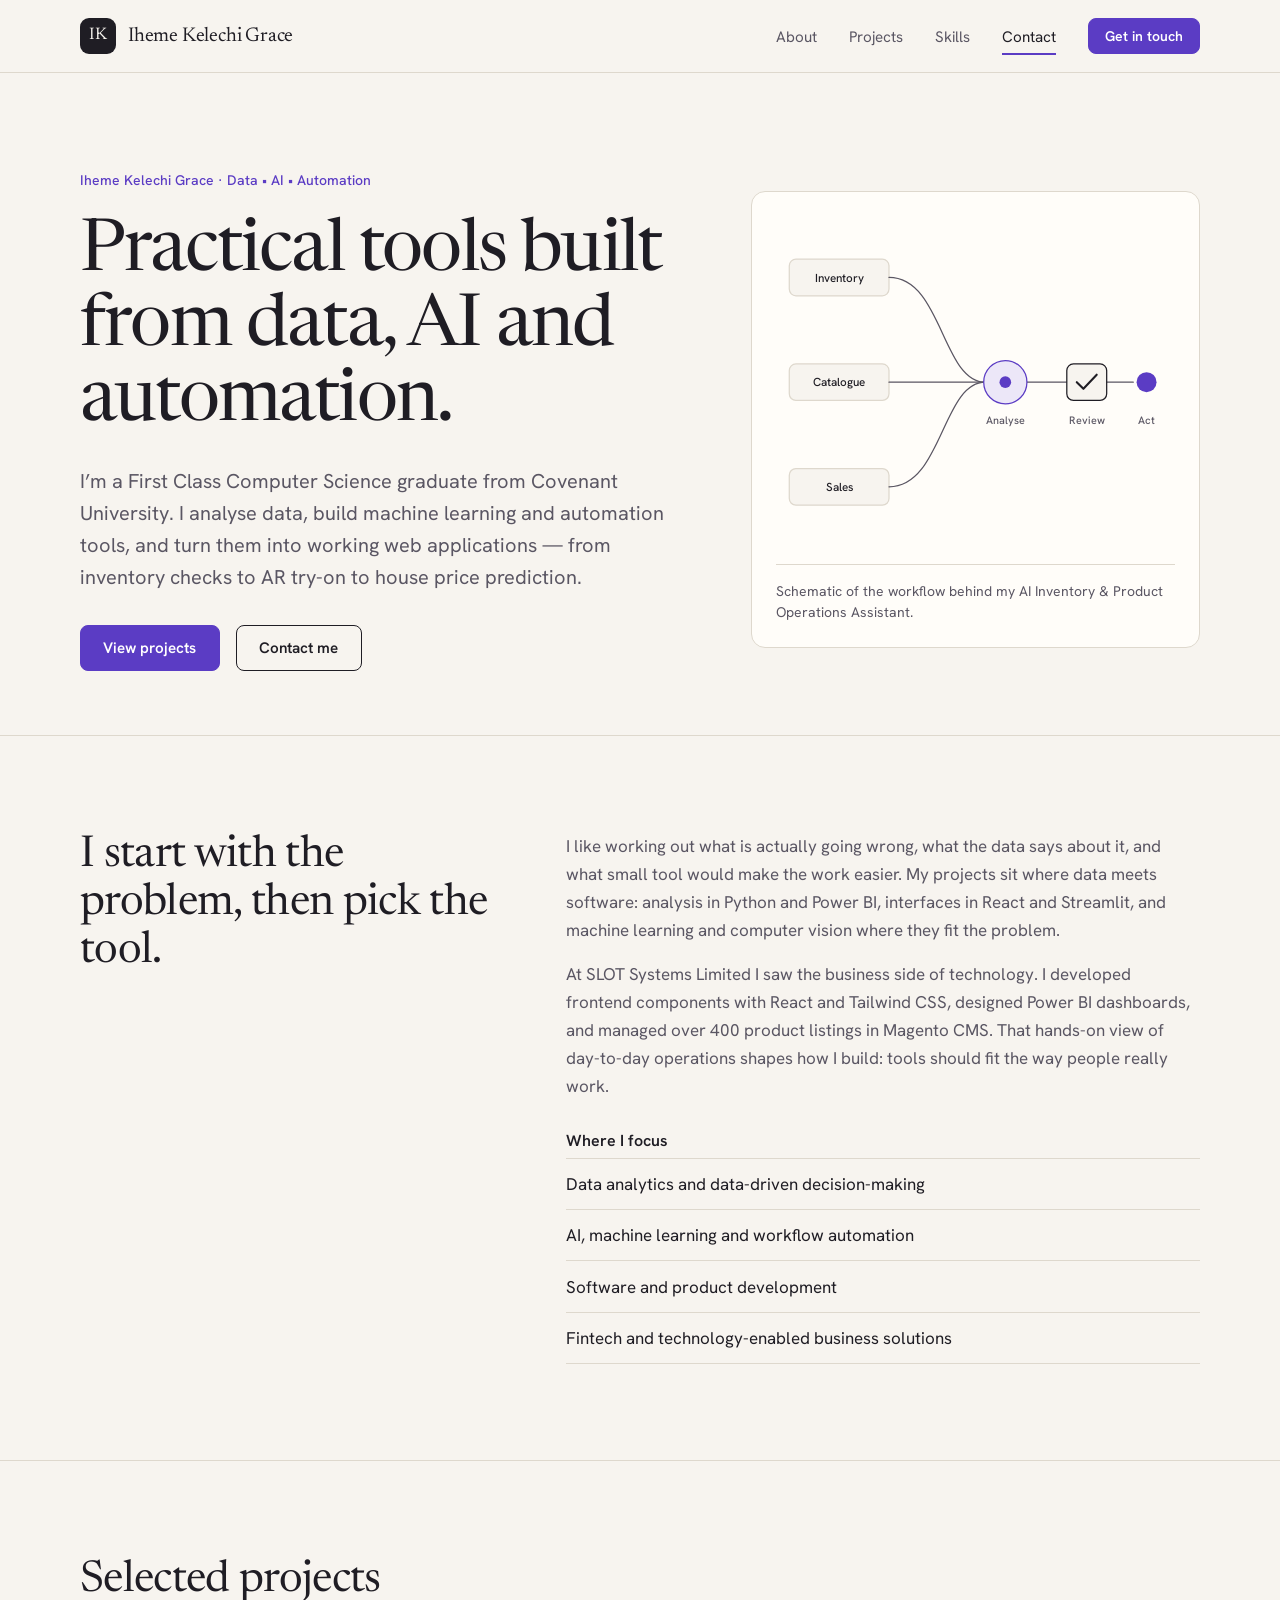
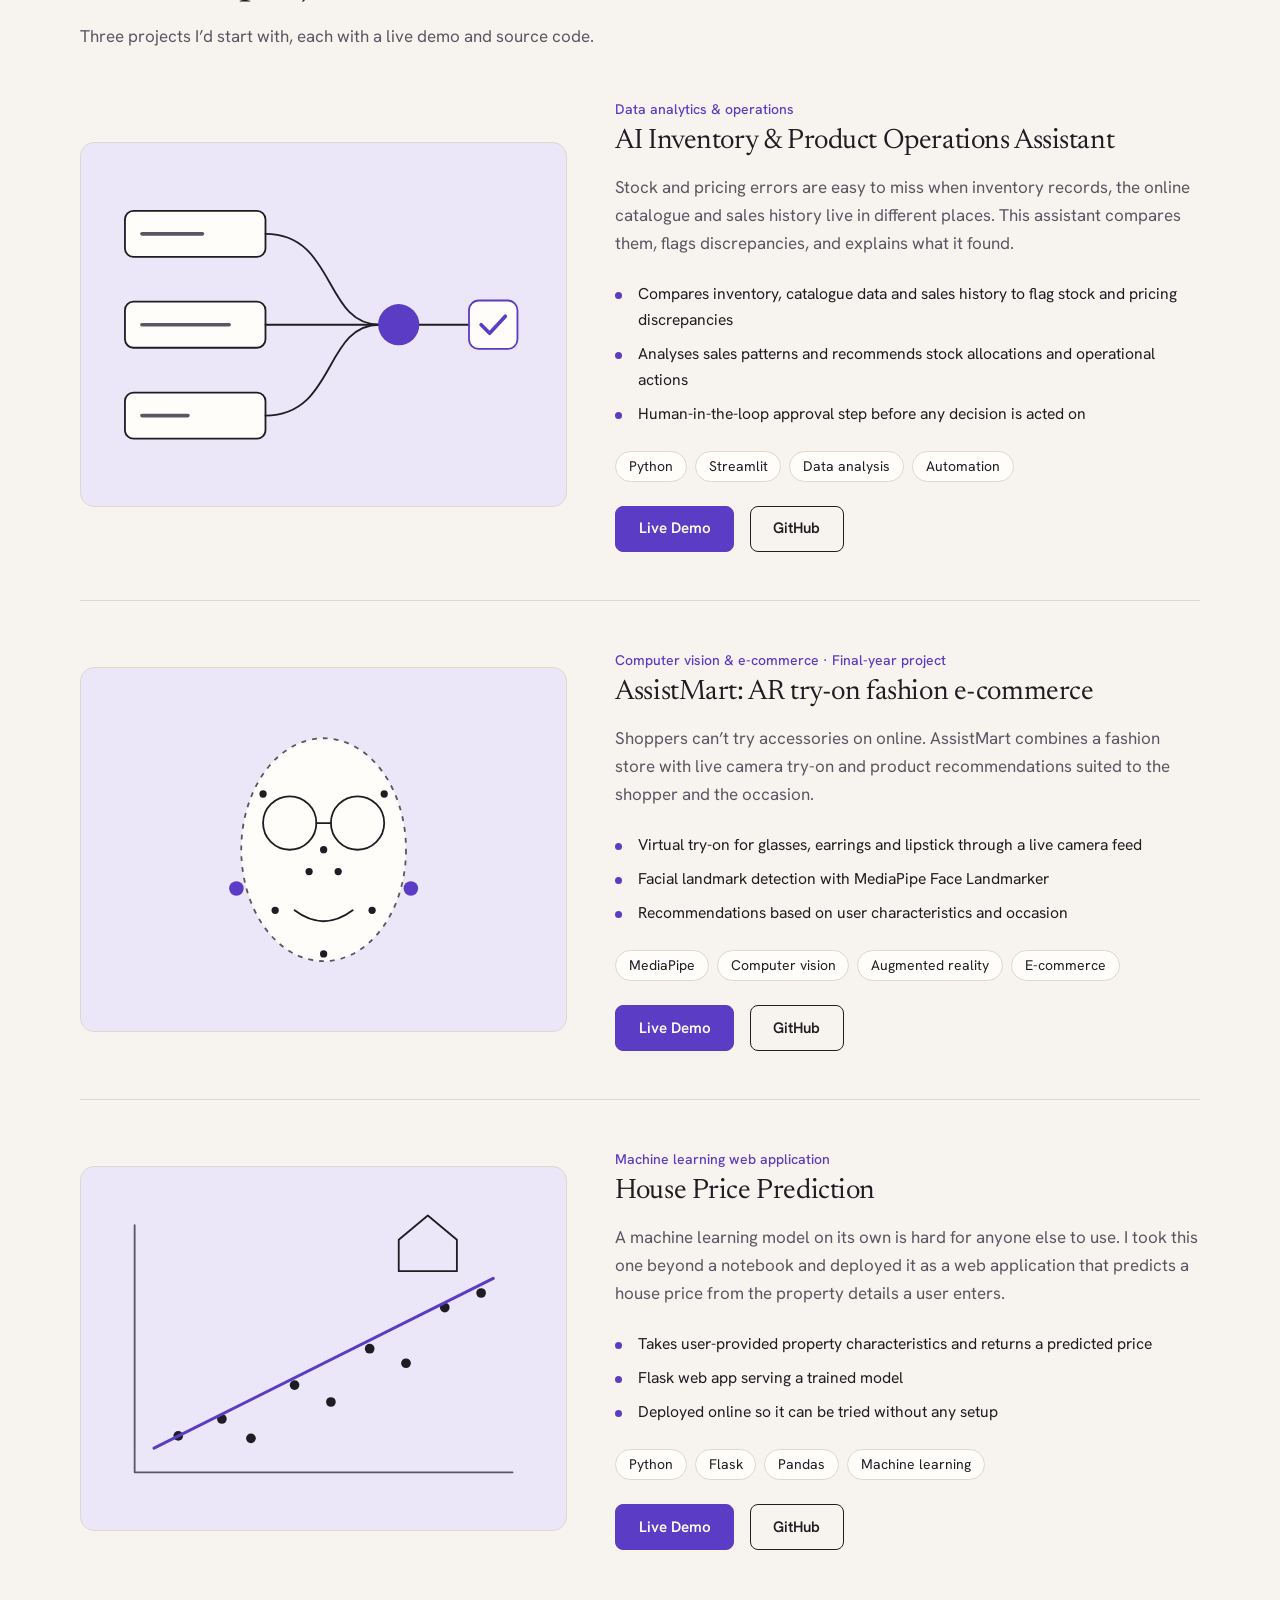
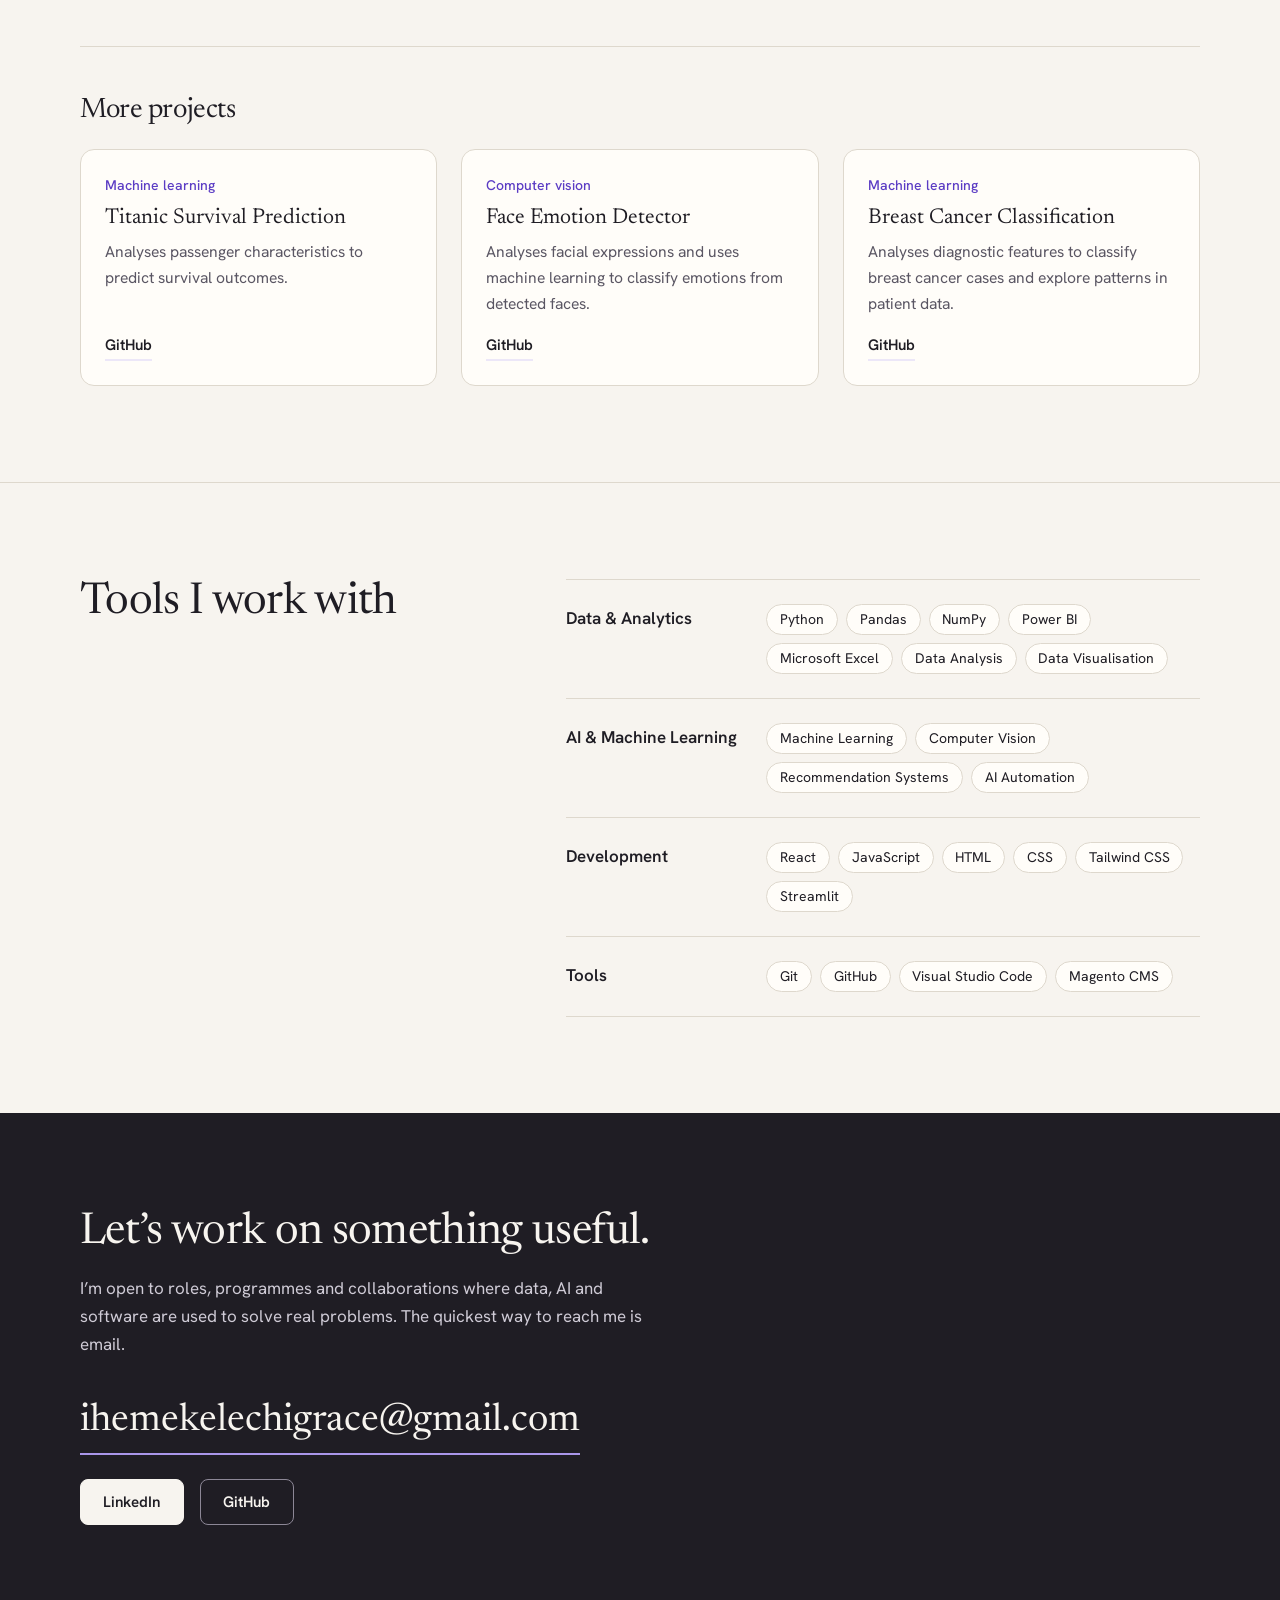
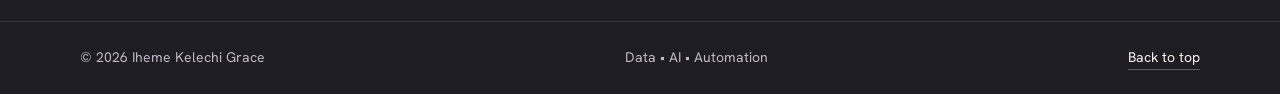
==== index.html @ 92c22395 "Update" ====
<!DOCTYPE html>
<html lang="en">
<head>
    <meta charset="UTF-8">
    <meta name="viewport" content="width=device-width, initial-scale=1.0">
    <script>document.documentElement.classList.add("js");</script>

    <title>Iheme Kelechi Grace | Data, AI &amp; Automation</title>
    <meta name="description" content="Iheme Kelechi Grace is a First Class Computer Science graduate from Covenant University building practical data, AI and automation tools. Portfolio of projects, skills and contact details.">
    <meta name="author" content="Iheme Kelechi Grace">
    <meta name="theme-color" content="#F7F4EF">
    <link rel="canonical" href="https://kelechi-portfolio-pi.vercel.app/">

    <!-- Social sharing -->
    <meta property="og:type" content="website">
    <meta property="og:title" content="Iheme Kelechi Grace | Data, AI &amp; Automation">
    <meta property="og:description" content="Practical tools built from data, AI and automation. Projects in inventory analytics, AR try-on e-commerce and machine learning web apps.">
    <meta property="og:url" content="https://kelechi-portfolio-pi.vercel.app/">
    <meta name="twitter:card" content="summary">
    <meta name="twitter:title" content="Iheme Kelechi Grace | Data, AI &amp; Automation">
    <meta name="twitter:description" content="Practical tools built from data, AI and automation.">

    <link rel="icon" href="data:image/svg+xml,%3Csvg xmlns='http://www.w3.org/2000/svg' viewBox='0 0 64 64'%3E%3Crect width='64' height='64' rx='14' fill='%231F1D24'/%3E%3Ctext x='32' y='42' font-family='Georgia,serif' font-size='28' text-anchor='middle' fill='%23F7F4EF'%3EIK%3C/text%3E%3C/svg%3E">

    <link rel="preconnect" href="https://fonts.googleapis.com">
    <link rel="preconnect" href="https://fonts.gstatic.com" crossorigin>
    <link rel="stylesheet" href="https://fonts.googleapis.com/css2?family=Hanken+Grotesk:wght@400;500;600&family=Newsreader:opsz,wght@6..72,400;6..72,500&display=swap">
    <link rel="stylesheet" href="style.css">
</head>

<body>
    <a class="skip-link" href="#main">Skip to content</a>

    <!-- NAVIGATION -->
    <header class="site-header">
        <div class="wrap header-inner">
            <a href="#top" class="brand" aria-label="Iheme Kelechi Grace, back to top">
                <span class="brand-mark" aria-hidden="true">IK</span>
                <span class="brand-name">Iheme Kelechi Grace</span>
            </a>

            <button class="nav-toggle" type="button" aria-expanded="false" aria-controls="site-nav">
                <span class="nav-toggle-label">Menu</span>
                <span class="nav-toggle-bars" aria-hidden="true"></span>
            </button>

            <nav id="site-nav" class="site-nav" aria-label="Primary">
                <ul>
                    <li><a href="#about">About</a></li>
                    <li><a href="#projects">Projects</a></li>
                    <li><a href="#skills">Skills</a></li>
                    <li><a href="#contact">Contact</a></li>
                </ul>
                <a href="#contact" class="btn btn-small">Get in touch</a>
            </nav>
        </div>
    </header>

    <main id="main">

        <!-- HERO -->
        <section class="hero" id="top" aria-labelledby="hero-title">
            <div class="wrap hero-grid">
                <div class="hero-text">
                    <p class="hero-kicker">Iheme Kelechi Grace &middot; Data &bull; AI &bull; Automation</p>
                    <h1 id="hero-title">Practical tools built from data, AI and automation.</h1>
                    <p class="hero-lead">
                        I&rsquo;m a First Class Computer Science graduate from Covenant University.
                        I analyse data, build machine learning and automation tools, and turn them
                        into working web applications &mdash; from inventory checks to AR try-on
                        to house price prediction.
                    </p>
                    <div class="hero-actions">
                        <a href="#projects" class="btn">View projects</a>
                        <a href="#contact" class="btn btn-ghost">Contact me</a>
                    </div>
                </div>

                <figure class="hero-visual">
                    <svg viewBox="0 0 480 400" role="img" aria-labelledby="flow-title flow-desc">
                        <title id="flow-title">Workflow schematic</title>
                        <desc id="flow-desc">Three data sources feed an analysis step, which leads to a human review and then an action.</desc>

                        <!-- sources -->
                        <g class="v-box">
                            <rect x="16" y="52" width="120" height="44" rx="8"/>
                            <rect x="16" y="178" width="120" height="44" rx="8"/>
                            <rect x="16" y="304" width="120" height="44" rx="8"/>
                        </g>
                        <g class="v-text">
                            <text x="76" y="79" text-anchor="middle">Inventory</text>
                            <text x="76" y="205" text-anchor="middle">Catalogue</text>
                            <text x="76" y="331" text-anchor="middle">Sales</text>
                        </g>

                        <!-- connectors -->
                        <g class="v-line">
                            <path pathLength="1" d="M136 74 C200 74 200 200 252 200"/>
                            <path pathLength="1" d="M136 200 L252 200"/>
                            <path pathLength="1" d="M136 326 C200 326 200 200 252 200"/>
                            <path pathLength="1" d="M300 200 L350 200"/>
                            <path pathLength="1" d="M398 200 L430 200"/>
                        </g>

                        <!-- analysis node -->
                        <circle class="v-node" cx="276" cy="200" r="26"/>
                        <circle class="v-dot" cx="276" cy="200" r="7"/>
                        <text class="v-cap" x="276" y="250" text-anchor="middle">Analyse</text>

                        <!-- review -->
                        <rect class="v-review" x="350" y="178" width="48" height="44" rx="8"/>
                        <path class="v-check" d="M362 200 l8 8 l16 -17"/>
                        <text class="v-cap" x="374" y="250" text-anchor="middle">Review</text>

                        <!-- action -->
                        <circle class="v-out" cx="446" cy="200" r="12"/>
                        <text class="v-cap" x="446" y="250" text-anchor="middle">Act</text>
                    </svg>
                    <figcaption>Schematic of the workflow behind my AI Inventory &amp; Product Operations Assistant.</figcaption>
                </figure>
            </div>
        </section>

        <!-- ABOUT -->
        <section id="about" class="section" aria-labelledby="about-title">
            <div class="wrap split">
                <div class="split-head">
                    <h2 id="about-title">I start with the problem, then pick the tool.</h2>
                </div>

                <div class="split-body prose">
                    <p>
                        I like working out what is actually going wrong, what the data says about it,
                        and what small tool would make the work easier. My projects sit where data
                        meets software: analysis in Python and Power BI, interfaces in React and
                        Streamlit, and machine learning and computer vision where they fit the problem.
                    </p>
                    <p>
                        At SLOT Systems Limited I saw the business side of technology. I developed
                        frontend components with React and Tailwind CSS, designed Power BI dashboards,
                        and managed over 400 product listings in Magento CMS. That hands-on view of
                        day-to-day operations shapes how I build: tools should fit the way people
                        really work.
                    </p>

                    <h3 class="mini-title">Where I focus</h3>
                    <ul class="focus-list">
                        <li>Data analytics and data-driven decision-making</li>
                        <li>AI, machine learning and workflow automation</li>
                        <li>Software and product development</li>
                        <li>Fintech and technology-enabled business solutions</li>
                    </ul>
                </div>
            </div>
        </section>

        <!-- PROJECTS -->
        <section id="projects" class="section" aria-labelledby="projects-title">
            <div class="wrap">
                <div class="section-head">
                    <h2 id="projects-title">Selected projects</h2>
                    <p>Three projects I&rsquo;d start with, each with a live demo and source code.</p>
                </div>

                <!-- Project A -->
                <article class="project">
                    <div class="thumb">
                        <!-- Replace this SVG with: <img src="images/ai-inventory-assistant.png" alt="Screenshot of the AI Inventory &amp; Product Operations Assistant" loading="lazy"> -->
                        <svg viewBox="0 0 400 300" aria-hidden="true">
                            <g class="t-box">
                                <rect x="36" y="56" width="116" height="38" rx="7"/>
                                <rect x="36" y="131" width="116" height="38" rx="7"/>
                                <rect x="36" y="206" width="116" height="38" rx="7"/>
                            </g>
                            <g class="t-bars">
                                <path d="M50 75h50M50 150h72M50 225h38"/>
                            </g>
                            <g class="t-line">
                                <path d="M152 75C210 75 200 150 246 150"/>
                                <path d="M152 150h94"/>
                                <path d="M152 225C210 225 200 150 246 150"/>
                                <path d="M278 150h42"/>
                            </g>
                            <circle class="t-node" cx="262" cy="150" r="17"/>
                            <rect class="t-box t-accent" x="320" y="130" width="40" height="40" rx="8"/>
                            <path class="t-check" d="M330 150l7 7 13-14"/>
                        </svg>
                    </div>

                    <div class="project-body">
                        <p class="project-type">Data analytics &amp; operations</p>
                        <h3>AI Inventory &amp; Product Operations Assistant</h3>
                        <p>
                            Stock and pricing errors are easy to miss when inventory records, the online
                            catalogue and sales history live in different places. This assistant compares
                            them, flags discrepancies, and explains what it found.
                        </p>
                        <ul class="capabilities">
                            <li>Compares inventory, catalogue data and sales history to flag stock and pricing discrepancies</li>
                            <li>Analyses sales patterns and recommends stock allocations and operational actions</li>
                            <li>Human-in-the-loop approval step before any decision is acted on</li>
                        </ul>
                        <ul class="tags" aria-label="Technologies">
                            <li>Python</li><li>Streamlit</li><li>Data analysis</li><li>Automation</li>
                        </ul>
                        <div class="project-links">
                            <a class="btn" href="https://ai-inventory-appuct-operations-assistant-akbqxj42rsnvy8feunlh3.streamlit.app/" target="_blank" rel="noopener noreferrer">Live Demo<span class="sr-only"> of AI Inventory &amp; Product Operations Assistant (opens in new tab)</span></a>
                            <a class="btn btn-ghost" href="https://github.com/KelechiGrace7/ai-inventory-product-operations-assistant" target="_blank" rel="noopener noreferrer">GitHub<span class="sr-only"> repository for AI Inventory &amp; Product Operations Assistant (opens in new tab)</span></a>
                        </div>
                    </div>
                </article>

                <!-- Project B -->
                <article class="project">
                    <div class="thumb">
                        <!-- Replace this SVG with: <img src="images/assistmart.png" alt="Screenshot of the AssistMart try-on experience" loading="lazy"> -->
                        <svg viewBox="0 0 400 300" aria-hidden="true">
                            <ellipse class="t-outline" cx="200" cy="150" rx="68" ry="92"/>
                            <g class="t-line">
                                <circle cx="172" cy="128" r="22"/>
                                <circle cx="228" cy="128" r="22"/>
                                <path d="M194 128h12"/>
                                <path d="M176 200q24 18 48 0"/>
                            </g>
                            <g class="t-dots">
                                <circle cx="150" cy="104" r="3"/><circle cx="250" cy="104" r="3"/>
                                <circle cx="200" cy="150" r="3"/><circle cx="188" cy="168" r="3"/>
                                <circle cx="212" cy="168" r="3"/><circle cx="160" cy="200" r="3"/>
                                <circle cx="240" cy="200" r="3"/><circle cx="200" cy="236" r="3"/>
                            </g>
                            <circle class="t-accent-fill" cx="128" cy="182" r="6"/>
                            <circle class="t-accent-fill" cx="272" cy="182" r="6"/>
                        </svg>
                    </div>

                    <div class="project-body">
                        <p class="project-type">Computer vision &amp; e-commerce &middot; Final-year project</p>
                        <h3>AssistMart: AR try-on fashion e-commerce</h3>
                        <p>
                            Shoppers can&rsquo;t try accessories on online. AssistMart combines a fashion
                            store with live camera try-on and product recommendations suited to the
                            shopper and the occasion.
                        </p>
                        <ul class="capabilities">
                            <li>Virtual try-on for glasses, earrings and lipstick through a live camera feed</li>
                            <li>Facial landmark detection with MediaPipe Face Landmarker</li>
                            <li>Recommendations based on user characteristics and occasion</li>
                        </ul>
                        <ul class="tags" aria-label="Technologies">
                            <li>MediaPipe</li><li>Computer vision</li><li>Augmented reality</li><li>E-commerce</li>
                        </ul>
                        <div class="project-links">
                            <a class="btn" href="https://assistmartplatform.vercel.app/" target="_blank" rel="noopener noreferrer">Live Demo<span class="sr-only"> of AssistMart (opens in new tab)</span></a>
                            <a class="btn btn-ghost" href="https://github.com/KelechiGrace7/AssistMart" target="_blank" rel="noopener noreferrer">GitHub<span class="sr-only"> repository for AssistMart (opens in new tab)</span></a>
                        </div>
                    </div>
                </article>

                <!-- Project C -->
                <article class="project">
                    <div class="thumb">
                        <!-- Replace this SVG with: <img src="images/house-price-prediction.png" alt="Screenshot of the House Price Prediction web app" loading="lazy"> -->
                        <svg viewBox="0 0 400 300" aria-hidden="true">
                            <path class="t-axis" d="M44 252h312M44 252V48"/>
                            <g class="t-dots">
                                <circle cx="80" cy="222" r="4"/><circle cx="116" cy="208" r="4"/>
                                <circle cx="140" cy="224" r="4"/><circle cx="176" cy="180" r="4"/>
                                <circle cx="206" cy="194" r="4"/><circle cx="238" cy="150" r="4"/>
                                <circle cx="268" cy="162" r="4"/><circle cx="300" cy="116" r="4"/>
                                <circle cx="330" cy="104" r="4"/>
                            </g>
                            <path class="t-accent-line" d="M60 232L340 92"/>
                            <path class="t-line" d="M262 60l24-20 24 20v26h-48z"/>
                        </svg>
                    </div>

                    <div class="project-body">
                        <p class="project-type">Machine learning web application</p>
                        <h3>House Price Prediction</h3>
                        <p>
                            A machine learning model on its own is hard for anyone else to use. I took
                            this one beyond a notebook and deployed it as a web application that predicts
                            a house price from the property details a user enters.
                        </p>
                        <ul class="capabilities">
                            <li>Takes user-provided property characteristics and returns a predicted price</li>
                            <li>Flask web app serving a trained model</li>
                            <li>Deployed online so it can be tried without any setup</li>
                        </ul>
                        <ul class="tags" aria-label="Technologies">
                            <li>Python</li><li>Flask</li><li>Pandas</li><li>Machine learning</li>
                        </ul>
                        <div class="project-links">
                            <a class="btn" href="https://house-price-prediction-eight-theta.vercel.app/predict" target="_blank" rel="noopener noreferrer">Live Demo<span class="sr-only"> of House Price Prediction (opens in new tab)</span></a>
                            <a class="btn btn-ghost" href="https://github.com/KelechiGrace7/House-Price-Prediction" target="_blank" rel="noopener noreferrer">GitHub<span class="sr-only"> repository for House Price Prediction (opens in new tab)</span></a>
                        </div>
                    </div>
                </article>

                <!-- More projects -->
                <div class="more">
                    <h3 class="more-title">More projects</h3>
                    <ul class="more-grid">
                        <li class="more-card">
                            <p class="project-type">Machine learning</p>
                            <h4>Titanic Survival Prediction</h4>
                            <p>Analyses passenger characteristics to predict survival outcomes.</p>
                            <a class="text-link" href="https://github.com/KelechiGrace7/Titanic-Survival-Prediction" target="_blank" rel="noopener noreferrer">GitHub<span class="sr-only"> repository for Titanic Survival Prediction (opens in new tab)</span></a>
                        </li>
                        <li class="more-card">
                            <p class="project-type">Computer vision</p>
                            <h4>Face Emotion Detector</h4>
                            <p>Analyses facial expressions and uses machine learning to classify emotions from detected faces.</p>
                            <a class="text-link" href="https://github.com/KelechiGrace7/FaceEmotionDetector" target="_blank" rel="noopener noreferrer">GitHub<span class="sr-only"> repository for Face Emotion Detector (opens in new tab)</span></a>
                        </li>
                        <li class="more-card">
                            <p class="project-type">Machine learning</p>
                            <h4>Breast Cancer Classification</h4>
                            <p>Analyses diagnostic features to classify breast cancer cases and explore patterns in patient data.</p>
                            <a class="text-link" href="https://github.com/KelechiGrace7/Breast-Cancer-Classification" target="_blank" rel="noopener noreferrer">GitHub<span class="sr-only"> repository for Breast Cancer Classification (opens in new tab)</span></a>
                        </li>
                    </ul>
                </div>
            </div>
        </section>

        <!-- SKILLS -->
        <section id="skills" class="section" aria-labelledby="skills-title">
            <div class="wrap split">
                <div class="split-head">
                    <h2 id="skills-title">Tools I work with</h2>
                </div>

                <dl class="skill-groups">
                    <div class="skill-group">
                        <dt>Data &amp; Analytics</dt>
                        <dd>
                            <ul class="tags">
                                <li>Python</li><li>Pandas</li><li>NumPy</li><li>Power BI</li>
                                <li>Microsoft Excel</li><li>Data Analysis</li><li>Data Visualisation</li>
                            </ul>
                        </dd>
                    </div>
                    <div class="skill-group">
                        <dt>AI &amp; Machine Learning</dt>
                        <dd>
                            <ul class="tags">
                                <li>Machine Learning</li><li>Computer Vision</li>
                                <li>Recommendation Systems</li><li>AI Automation</li>
                            </ul>
                        </dd>
                    </div>
                    <div class="skill-group">
                        <dt>Development</dt>
                        <dd>
                            <ul class="tags">
                                <li>React</li><li>JavaScript</li><li>HTML</li><li>CSS</li>
                                <li>Tailwind CSS</li><li>Streamlit</li>
                            </ul>
                        </dd>
                    </div>
                    <div class="skill-group">
                        <dt>Tools</dt>
                        <dd>
                            <ul class="tags">
                                <li>Git</li><li>GitHub</li><li>Visual Studio Code</li><li>Magento CMS</li>
                            </ul>
                        </dd>
                    </div>
                </dl>
            </div>
        </section>

        <!-- CONTACT -->
        <section id="contact" class="section contact" aria-labelledby="contact-title">
            <div class="wrap">
                <h2 id="contact-title">Let&rsquo;s work on something useful.</h2>
                <p class="contact-lead">
                    I&rsquo;m open to roles, programmes and collaborations where data, AI and
                    software are used to solve real problems. The quickest way to reach me is email.
                </p>
                <a class="contact-email" href="mailto:ihemekelechigrace@gmail.com">ihemekelechigrace@gmail.com</a>
                <div class="contact-links">
                    <a class="btn" href="https://www.linkedin.com/in/kelechi-iheme-699652298/" target="_blank" rel="noopener noreferrer">LinkedIn<span class="sr-only"> (opens in new tab)</span></a>
                    <a class="btn btn-ghost" href="https://github.com/KelechiGrace7/" target="_blank" rel="noopener noreferrer">GitHub<span class="sr-only"> (opens in new tab)</span></a>
                </div>
            </div>
        </section>
    </main>

    <!-- FOOTER -->
    <footer class="site-footer">
        <div class="wrap footer-inner">
            <p>&copy; 2026 Iheme Kelechi Grace</p>
            <p>Data &bull; AI &bull; Automation</p>
            <a href="#top">Back to top</a>
        </div>
    </footer>

    <script src="script.js" defer></script>
</body>
</html>
---- style.css ----
/* =========================================
   DESIGN TOKENS
========================================= */

:root {
    /* Colour */
    --paper: #F7F4EF;
    --surface: #FFFDF9;
    --ink: #1F1D24;
    --ink-soft: #5A5663;
    --line: #DED8CD;
    --accent: #5B3CC4;
    --accent-hover: #472CA3;
    --accent-tint: #ECE7F8;

    /* Type */
    --font-display: "Newsreader", Georgia, "Times New Roman", serif;
    --font-body: "Hanken Grotesk", system-ui, -apple-system, "Segoe UI", Arial, sans-serif;

    --text-sm: 0.875rem;
    --text-base: 1.0625rem;
    --text-lg: 1.25rem;
    --h3: 1.75rem;
    --h2: clamp(1.9rem, 3.6vw, 2.75rem);
    --h1: clamp(2.6rem, 6vw, 4.5rem);

    /* Spacing (8px base) */
    --s-1: 0.5rem;
    --s-2: 1rem;
    --s-3: 1.5rem;
    --s-4: 2rem;
    --s-5: 3rem;
    --s-6: 4rem;
    --s-7: 6rem;
    --s-8: 8rem;

    /* Shape */
    --radius-s: 8px;
    --radius-m: 14px;
    --radius-pill: 999px;

    --gutter: clamp(1.25rem, 5vw, 2.5rem);
    --header-h: 72px;
}

/* =========================================
   RESET & BASE
========================================= */

*,
*::before,
*::after { box-sizing: border-box; }

* { margin: 0; }

html {
    scroll-behavior: smooth;
    scroll-padding-top: calc(var(--header-h) + var(--s-2));
    -webkit-text-size-adjust: 100%;
}

body {
    font-family: var(--font-body);
    font-size: var(--text-base);
    line-height: 1.65;
    color: var(--ink);
    background: var(--paper);
    -webkit-font-smoothing: antialiased;
}

ul { list-style: none; padding: 0; }
a { color: inherit; text-decoration: none; }
svg { display: block; max-width: 100%; }

h1, h2, h3 {
    font-family: var(--font-display);
    font-weight: 400;
    line-height: 1.1;
    letter-spacing: -0.015em;
}

:focus-visible {
    outline: 3px solid var(--accent);
    outline-offset: 3px;
    border-radius: 4px;
}

.wrap {
    width: min(1120px, 100% - (var(--gutter) * 2));
    margin-inline: auto;
}

.sr-only {
    position: absolute;
    width: 1px;
    height: 1px;
    overflow: hidden;
    clip: rect(0 0 0 0);
    white-space: nowrap;
}

.skip-link {
    position: absolute;
    left: var(--s-2);
    top: -100px;
    z-index: 200;
    padding: var(--s-1) var(--s-2);
    background: var(--ink);
    color: var(--paper);
    border-radius: var(--radius-s);
}
.skip-link:focus { top: var(--s-1); }

/* =========================================
   BUTTONS & LINKS
========================================= */

.btn {
    display: inline-flex;
    align-items: center;
    justify-content: center;
    padding: 0.8rem 1.4rem;
    border: 1px solid var(--accent);
    border-radius: var(--radius-s);
    background: var(--accent);
    color: #fff;
    font-size: 0.95rem;
    font-weight: 600;
    line-height: 1.2;
    transition: background-color 0.2s ease, border-color 0.2s ease, color 0.2s ease;
}
.btn:hover { background: var(--accent-hover); border-color: var(--accent-hover); }

.btn-ghost {
    background: transparent;
    color: var(--ink);
    border-color: var(--ink);
}
.btn-ghost:hover { background: var(--ink); border-color: var(--ink); color: var(--paper); }

.btn-small { padding: 0.55rem 1rem; font-size: var(--text-sm); }

.text-link {
    font-weight: 600;
    font-size: 0.95rem;
    border-bottom: 2px solid var(--accent-tint);
    padding-bottom: 1px;
    transition: border-color 0.2s ease;
}
.text-link:hover { border-color: var(--accent); }

/* =========================================
   HEADER & NAVIGATION
========================================= */

.site-header {
    position: sticky;
    top: 0;
    z-index: 100;
    background: var(--paper);
    border-bottom: 1px solid var(--line);
}

.header-inner {
    height: var(--header-h);
    display: flex;
    align-items: center;
    justify-content: space-between;
    gap: var(--s-3);
}

.brand { display: inline-flex; align-items: center; gap: 0.75rem; }

.brand-mark {
    display: grid;
    place-items: center;
    width: 36px;
    height: 36px;
    border-radius: 9px;
    background: var(--ink);
    color: var(--paper);
    font-family: var(--font-display);
    font-size: 1.05rem;
    letter-spacing: 0.02em;
}

.brand-name {
    font-family: var(--font-display);
    font-size: 1.25rem;
    letter-spacing: -0.01em;
}

.site-nav { display: flex; align-items: center; gap: var(--s-4); }
.site-nav ul { display: flex; gap: var(--s-4); }

.site-nav ul a {
    position: relative;
    font-size: 0.95rem;
    color: var(--ink-soft);
    padding: 0.25rem 0;
    transition: color 0.2s ease;
}
.site-nav ul a:hover,
.site-nav ul a[aria-current="true"] { color: var(--ink); }
.site-nav ul a[aria-current="true"]::after {
    content: "";
    position: absolute;
    left: 0; right: 0; bottom: -4px;
    height: 2px;
    background: var(--accent);
}

.nav-toggle { display: none; }

/* =========================================
   HERO
========================================= */

.hero { padding: var(--s-7) 0 var(--s-6); }

.hero-grid {
    display: grid;
    grid-template-columns: 1.15fr 0.85fr;
    gap: var(--s-6);
    align-items: center;
}

.hero-kicker {
    font-size: var(--text-sm);
    font-weight: 500;
    color: var(--accent);
    margin-bottom: var(--s-3);
}

.hero h1 {
    font-size: var(--h1);
    letter-spacing: -0.025em;
    line-height: 1.04;
    max-width: 14em;
    margin-bottom: var(--s-3);
}

.hero-lead {
    max-width: 34em;
    color: var(--ink-soft);
    font-size: var(--text-lg);
    line-height: 1.6;
    margin-bottom: var(--s-4);
}

.hero-actions { display: flex; flex-wrap: wrap; gap: var(--s-2); }

.hero-visual {
    background: var(--surface);
    border: 1px solid var(--line);
    border-radius: var(--radius-m);
    padding: var(--s-3);
}

.hero-visual figcaption {
    margin-top: var(--s-2);
    padding-top: var(--s-2);
    border-top: 1px solid var(--line);
    font-size: var(--text-sm);
    color: var(--ink-soft);
    line-height: 1.5;
}

/* Hero schematic */
.v-box rect { fill: var(--paper); stroke: var(--line); stroke-width: 1.5; }
.v-text text { font: 500 14px var(--font-body); fill: var(--ink); }
.v-cap { font: 500 13px var(--font-body); fill: var(--ink-soft); }
.v-line path { fill: none; stroke: var(--ink-soft); stroke-width: 1.5; stroke-linecap: round; }
.v-node { fill: var(--accent-tint); stroke: var(--accent); stroke-width: 1.5; }
.v-dot { fill: var(--accent); }
.v-review { fill: var(--paper); stroke: var(--ink); stroke-width: 1.5; }
.v-check { fill: none; stroke: var(--ink); stroke-width: 2.5; stroke-linecap: round; stroke-linejoin: round; }
.v-out { fill: var(--accent); }

/* One page-load moment: the connectors draw in once */
.v-line path {
    stroke-dasharray: 1;
    stroke-dashoffset: 1;
    animation: draw 1.4s ease-out 0.3s forwards;
}
.v-line path:nth-child(n+4) { animation-delay: 1.1s; }
@keyframes draw { to { stroke-dashoffset: 0; } }

/* =========================================
   SECTIONS
========================================= */

.section { padding: var(--s-7) 0; border-top: 1px solid var(--line); }

.section h2 { font-size: var(--h2); max-width: 16em; }

.split {
    display: grid;
    grid-template-columns: 0.8fr 1.2fr;
    gap: var(--s-6);
    align-items: start;
}

.section-head { margin-bottom: var(--s-5); max-width: 40rem; }
.section-head p { margin-top: var(--s-2); color: var(--ink-soft); }

.prose p { max-width: 38em; color: var(--ink-soft); }
.prose p + p { margin-top: var(--s-2); }

.mini-title {
    font-family: var(--font-body);
    font-size: 1rem;
    font-weight: 600;
    letter-spacing: 0;
    margin: var(--s-4) 0 var(--s-1);
}

.focus-list li {
    padding: 0.7rem 0;
    border-top: 1px solid var(--line);
    max-width: 38em;
}
.focus-list li:last-child { border-bottom: 1px solid var(--line); }

/* =========================================
   PROJECTS
========================================= */

.project {
    display: grid;
    grid-template-columns: 5fr 6fr;
    gap: var(--s-5);
    align-items: center;
    padding: var(--s-5) 0;
    border-top: 1px solid var(--line);
}
.project:first-of-type { border-top: 0; padding-top: 0; }

.thumb {
    aspect-ratio: 4 / 3;
    background: var(--accent-tint);
    border: 1px solid var(--line);
    border-radius: var(--radius-m);
    overflow: hidden;
}
.thumb svg, .thumb img { width: 100%; height: 100%; object-fit: cover; }

/* Thumbnail illustrations */
.t-box rect, rect.t-box { fill: var(--surface); stroke: var(--ink); stroke-width: 1.5; }
.t-bars path { stroke: var(--ink-soft); stroke-width: 3; stroke-linecap: round; fill: none; }
.t-line path, .t-line circle, path.t-line { fill: none; stroke: var(--ink); stroke-width: 1.5; stroke-linecap: round; stroke-linejoin: round; }
.t-node { fill: var(--accent); }
.t-accent { stroke: var(--accent) !important; }
.t-check { fill: none; stroke: var(--accent); stroke-width: 3; stroke-linecap: round; stroke-linejoin: round; }
.t-outline { fill: var(--surface); stroke: var(--ink-soft); stroke-width: 1.5; stroke-dasharray: 4 5; }
.t-dots circle { fill: var(--ink); }
.t-accent-fill { fill: var(--accent); }
.t-axis { fill: none; stroke: var(--ink-soft); stroke-width: 1.5; stroke-linecap: round; }
.t-accent-line { fill: none; stroke: var(--accent); stroke-width: 2.5; stroke-linecap: round; }

.project-type { font-size: var(--text-sm); font-weight: 500; color: var(--accent); }

.project-body h3 { font-size: var(--h3); margin: 0.35rem 0 var(--s-2); }
.project-body > p:not(.project-type) { color: var(--ink-soft); max-width: 36em; }

.capabilities { margin: var(--s-3) 0; }
.capabilities li {
    position: relative;
    padding-left: 1.4rem;
    margin-top: 0.5rem;
    font-size: 0.98rem;
    max-width: 36em;
}
.capabilities li::before {
    content: "";
    position: absolute;
    left: 0; top: 0.7em;
    width: 7px; height: 7px;
    border-radius: 50%;
    background: var(--accent);
}

.tags { display: flex; flex-wrap: wrap; gap: 0.5rem; }
.tags li {
    padding: 0.25rem 0.8rem;
    border: 1px solid var(--line);
    border-radius: var(--radius-pill);
    background: var(--surface);
    font-size: var(--text-sm);
    line-height: 1.5;
}

.project-links { display: flex; flex-wrap: wrap; gap: var(--s-2); margin-top: var(--s-3); }

/* More projects */
.more { margin-top: var(--s-5); padding-top: var(--s-5); border-top: 1px solid var(--line); }
.more-title { font-size: var(--h3); margin-bottom: var(--s-3); }

.more-grid {
    display: grid;
    grid-template-columns: repeat(3, 1fr);
    gap: var(--s-3);
}

.more-card {
    display: flex;
    flex-direction: column;
    align-items: flex-start;
    gap: 0.5rem;
    padding: var(--s-3);
    background: var(--surface);
    border: 1px solid var(--line);
    border-radius: var(--radius-m);
    transition: border-color 0.2s ease;
}
.more-card:hover { border-color: var(--accent); }
.more-card h4 { font-family: var(--font-display); font-size: 1.35rem; font-weight: 400; line-height: 1.2; }
.more-card p:not(.project-type) { color: var(--ink-soft); font-size: 0.98rem; flex: 1; }
.more-card .text-link { margin-top: var(--s-1); }

/* =========================================
   SKILLS
========================================= */

.skill-groups { border-top: 1px solid var(--line); }

.skill-group {
    display: grid;
    grid-template-columns: 11rem 1fr;
    gap: var(--s-3);
    padding: var(--s-3) 0;
    border-bottom: 1px solid var(--line);
}
.skill-group dt { font-weight: 600; }
.skill-group dd { margin: 0; }

/* =========================================
   CONTACT
========================================= */

.contact { background: var(--ink); color: var(--paper); border-top: 0; }
.contact h2 { max-width: 14em; }

.contact-lead { max-width: 34em; margin-top: var(--s-2); color: #CFCBD6; }

.contact-email {
    display: inline-block;
    margin: var(--s-4) 0 var(--s-3);
    font-family: var(--font-display);
    font-size: clamp(1.4rem, 4.2vw, 2.4rem);
    overflow-wrap: anywhere;
    border-bottom: 2px solid #A996EA;
    transition: border-color 0.2s ease;
}
.contact-email:hover { border-color: var(--paper); }

.contact-links { display: flex; flex-wrap: wrap; gap: var(--s-2); }
.contact .btn { background: var(--paper); color: var(--ink); border-color: var(--paper); }
.contact .btn:hover { background: #E4DEF7; border-color: #E4DEF7; }
.contact .btn-ghost { background: transparent; color: var(--paper); border-color: #8C8796; }
.contact .btn-ghost:hover { background: var(--paper); color: var(--ink); border-color: var(--paper); }
.contact :focus-visible { outline-color: #C9BDF5; }

/* =========================================
   FOOTER
========================================= */

.site-footer { background: var(--ink); color: #BDB8C6; font-size: var(--text-sm); border-top: 1px solid #3A3744; }
.footer-inner { display: flex; flex-wrap: wrap; justify-content: space-between; gap: var(--s-1) var(--s-3); padding: var(--s-3) 0; }
.site-footer a { color: var(--paper); border-bottom: 1px solid #5B5766; }
.site-footer a:hover { border-color: var(--paper); }
.site-footer :focus-visible { outline-color: #C9BDF5; }

/* =========================================
   TABLET
========================================= */

@media (max-width: 960px) {
    .hero { padding: var(--s-6) 0 var(--s-5); }
    .hero-grid { grid-template-columns: 1fr; gap: var(--s-5); }
    .hero-visual { max-width: 520px; }

    .split { grid-template-columns: 1fr; gap: var(--s-3); }
    .section { padding: var(--s-6) 0; }

    .project { grid-template-columns: 1fr; gap: var(--s-3); }
    .thumb { max-width: 560px; }

    .more-grid { grid-template-columns: 1fr; }
}

/* =========================================
   MOBILE NAVIGATION
========================================= */

@media (max-width: 760px) {
    .nav-toggle {
        display: inline-flex;
        align-items: center;
        gap: 0.6rem;
        padding: 0.55rem 0.9rem;
        border: 1px solid var(--ink);
        border-radius: var(--radius-s);
        background: transparent;
        color: var(--ink);
        font: 600 0.9rem var(--font-body);
        cursor: pointer;
    }

    .nav-toggle-bars,
    .nav-toggle-bars::before {
        display: block;
        width: 16px;
        height: 2px;
        background: currentColor;
        transition: transform 0.2s ease;
    }
    .nav-toggle-bars { position: relative; margin-top: -5px; }
    .nav-toggle-bars::before { content: ""; position: absolute; top: 7px; left: 0; }
    .nav-toggle[aria-expanded="true"] .nav-toggle-bars { transform: translateY(3.5px) rotate(45deg); }
    .nav-toggle[aria-expanded="true"] .nav-toggle-bars::before { transform: translateY(-7px) rotate(-90deg); top: 7px; }

    .site-nav {
        position: absolute;
        top: var(--header-h);
        left: 0; right: 0;
        flex-direction: column;
        align-items: stretch;
        gap: var(--s-2);
        padding: var(--s-2) var(--gutter) var(--s-3);
        background: var(--paper);
        border-bottom: 1px solid var(--line);
    }
    .site-nav ul { flex-direction: column; gap: 0; }
    .site-nav ul a { display: block; padding: 0.9rem 0; font-size: 1.05rem; border-bottom: 1px solid var(--line); }
    .site-nav ul a[aria-current="true"]::after { display: none; }
    .site-nav .btn { width: 100%; }

    /* Collapse only when JavaScript is available, so links stay usable without it */
    .js .site-nav { display: none; }
    .js .site-nav.is-open { display: flex; }

    .brand-name { font-size: 1.1rem; }
    .skill-group { grid-template-columns: 1fr; gap: var(--s-1); }
    .hero-actions .btn, .project-links .btn, .contact-links .btn { flex: 1 1 auto; }
}

/* =========================================
   REDUCED MOTION
========================================= */

@media (prefers-reduced-motion: reduce) {
    html { scroll-behavior: auto; }
    *, *::before, *::after { transition: none !important; animation: none !important; }
    .v-line path { stroke-dashoffset: 0; }
}
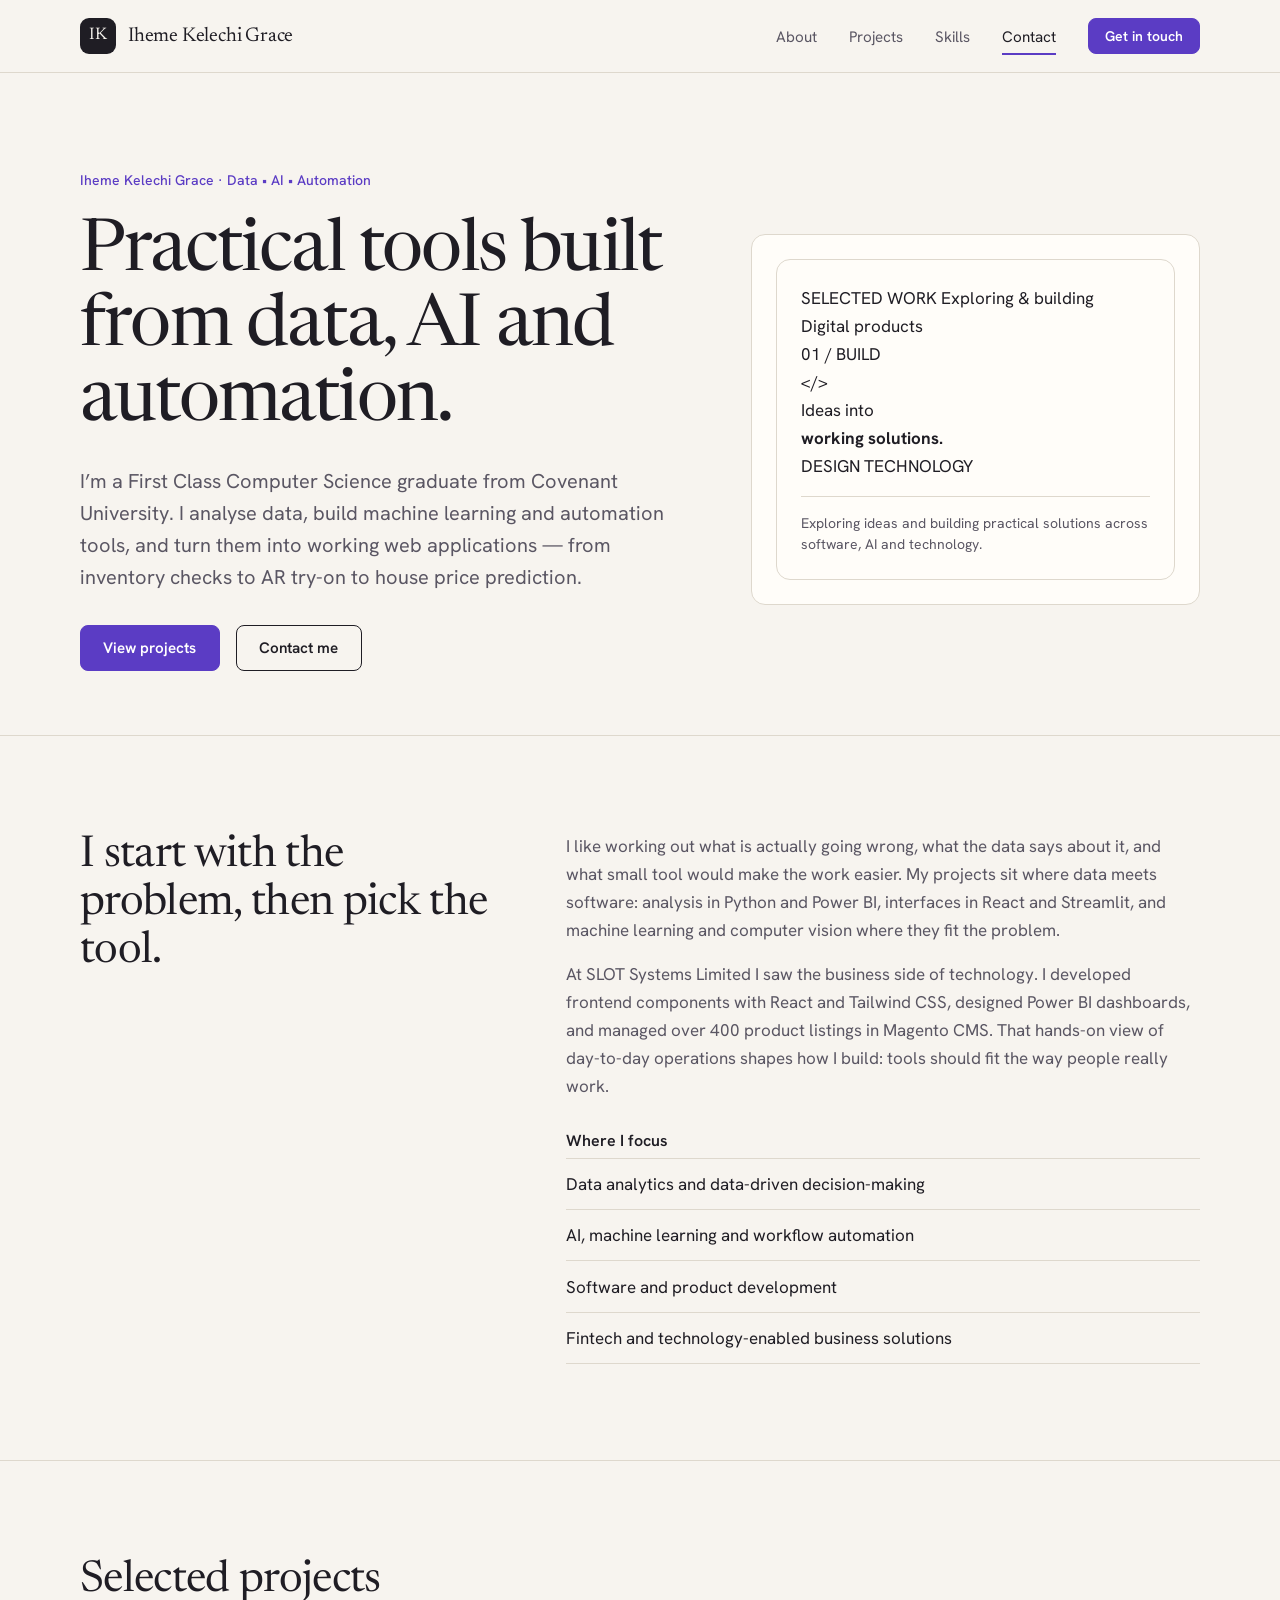
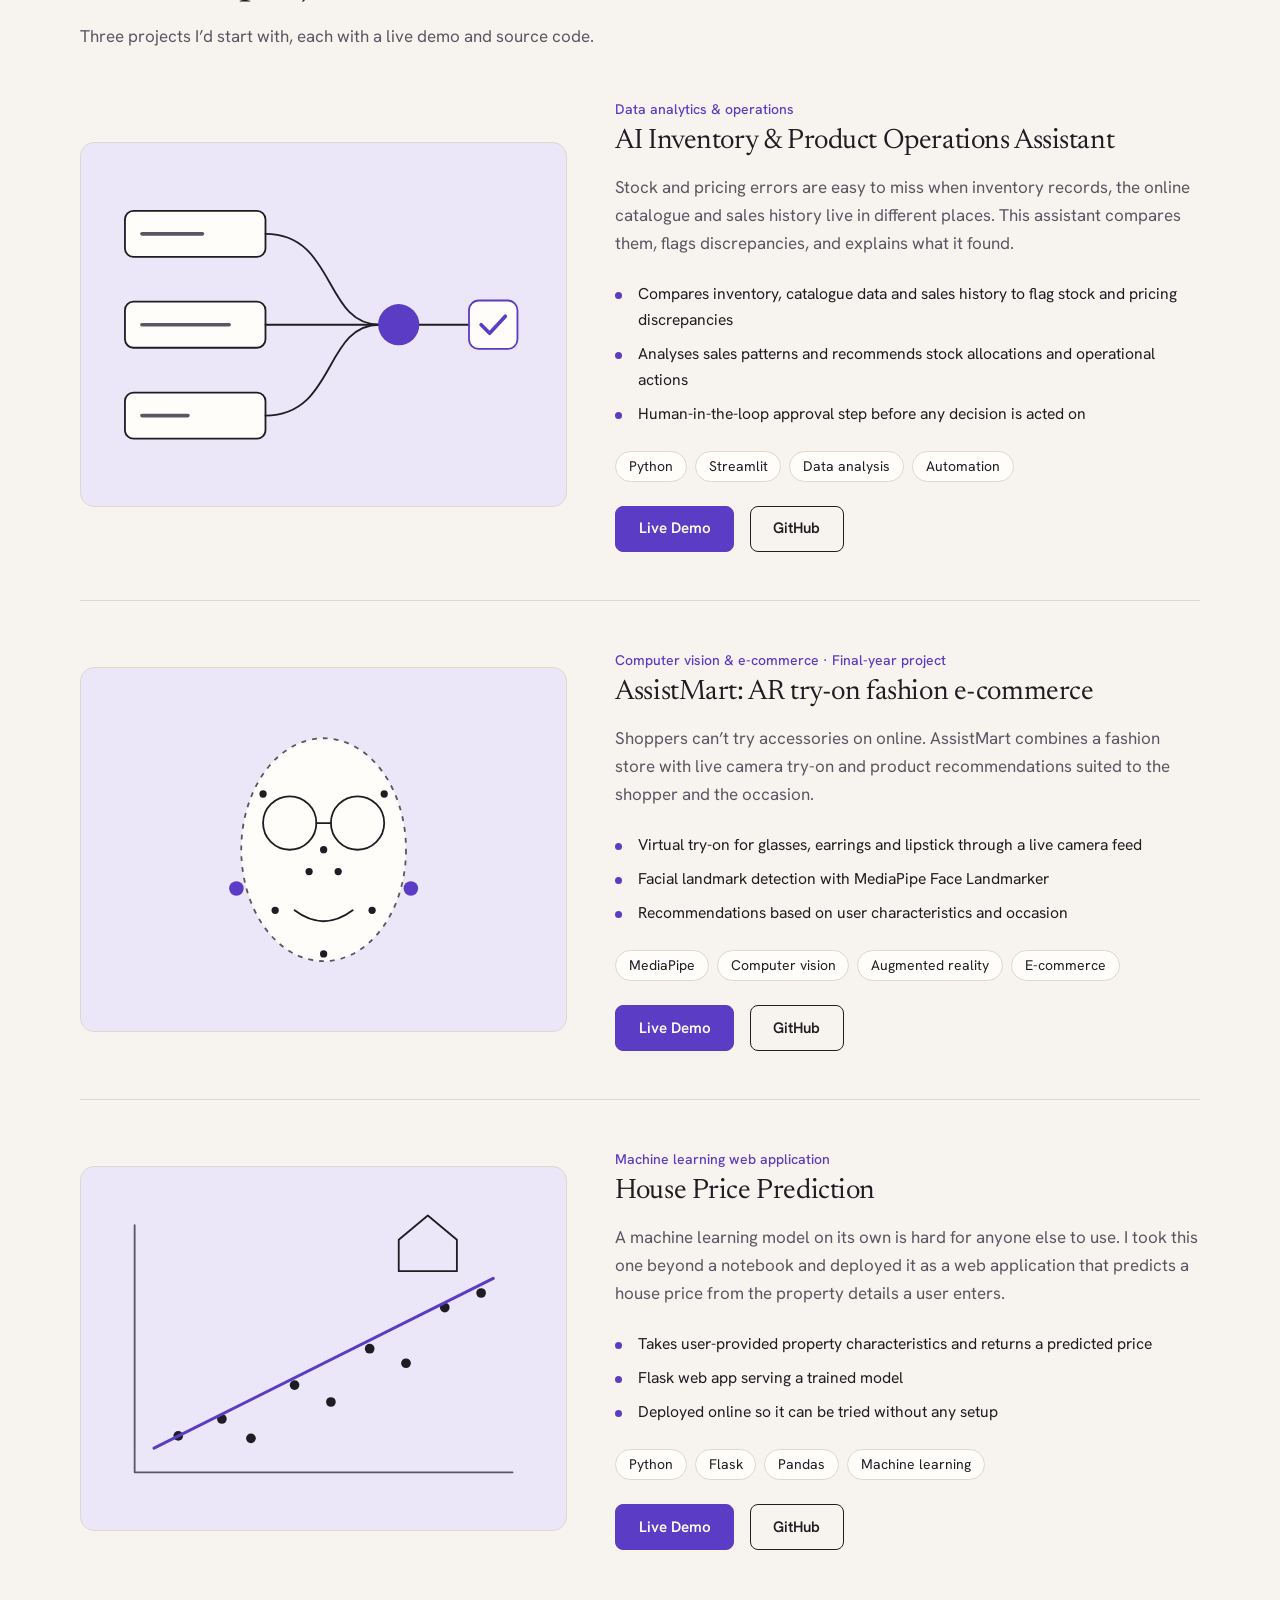
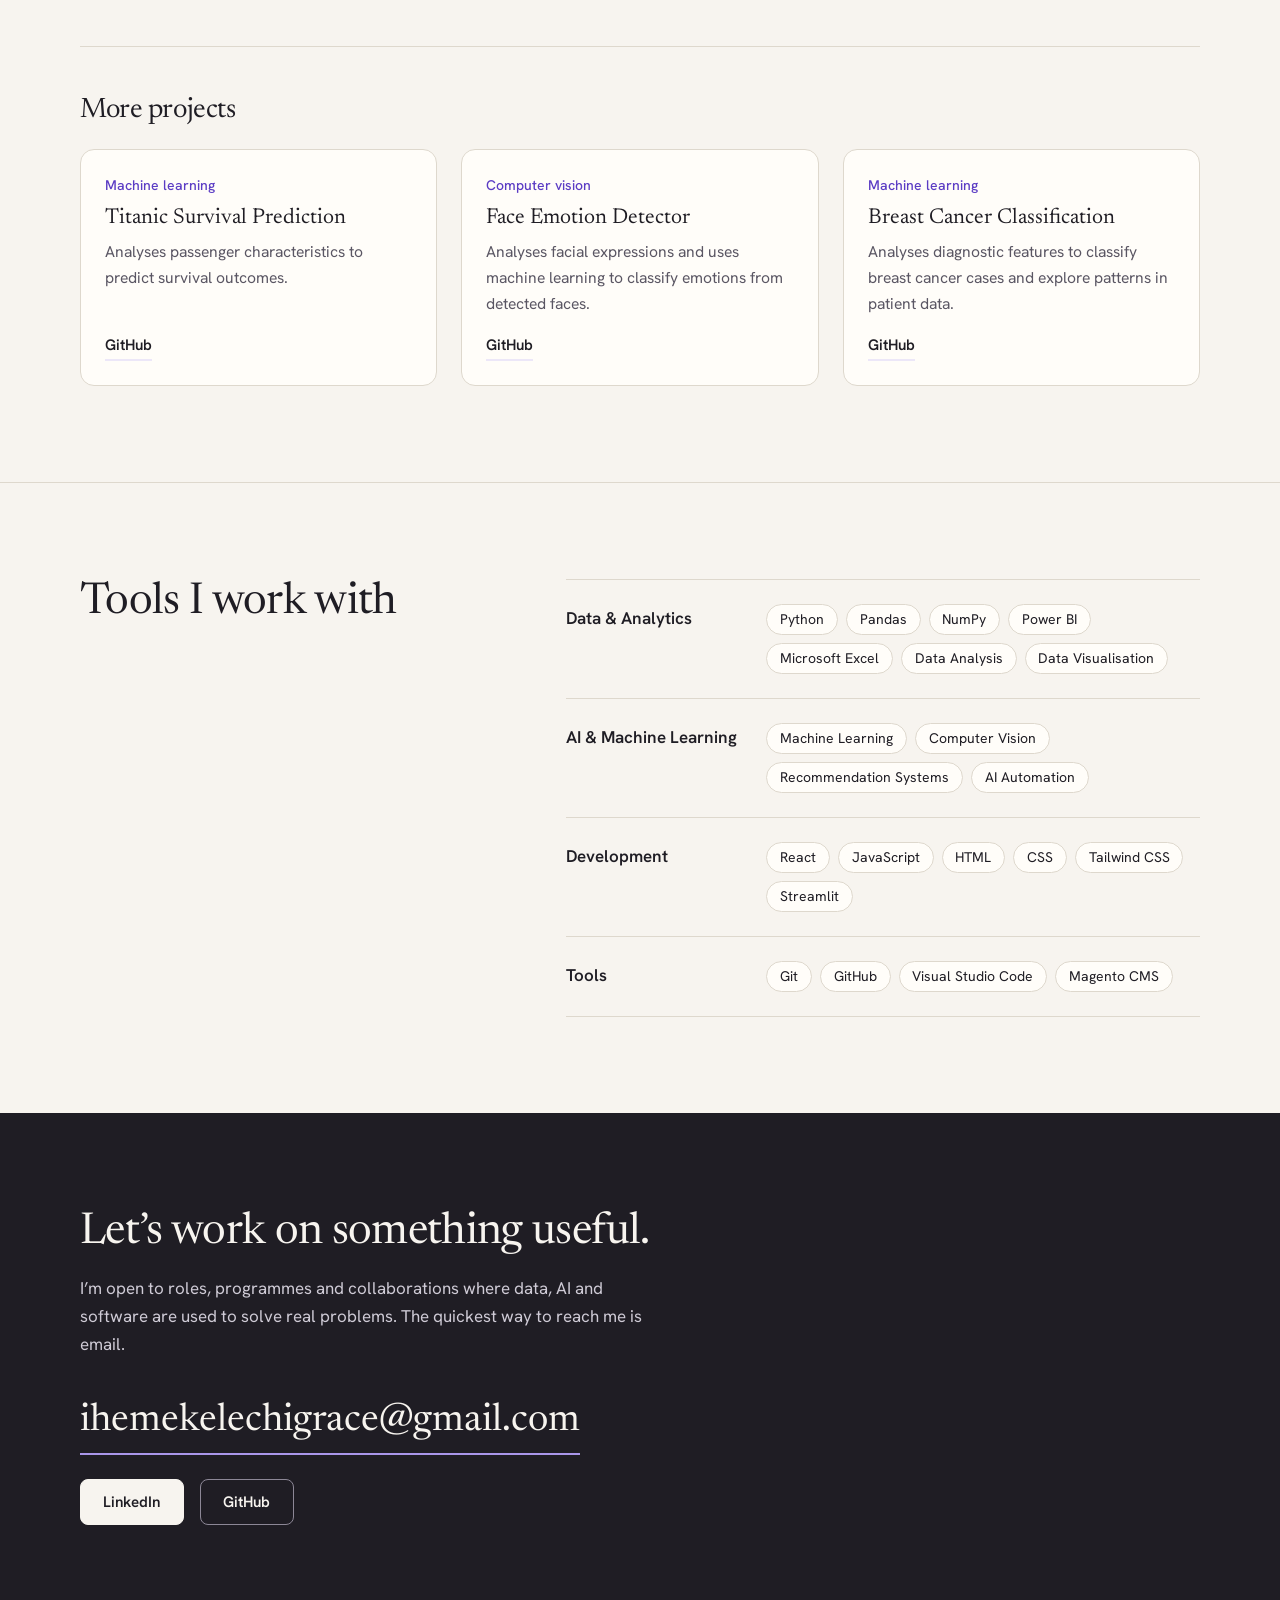
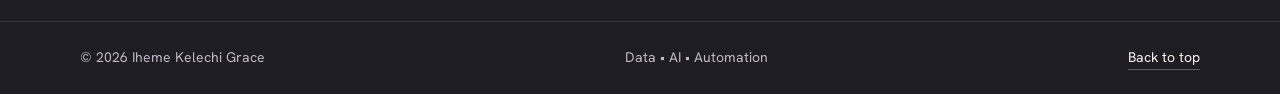
==== commit 928eab56: "Update" ====
--- a/index.html
+++ b/index.html
@@ -77,47 +77,59 @@
                 </div>
 
                 <figure class="hero-visual">
-                    <svg viewBox="0 0 480 400" role="img" aria-labelledby="flow-title flow-desc">
-                        <title id="flow-title">Workflow schematic</title>
-                        <desc id="flow-desc">Three data sources feed an analysis step, which leads to a human review and then an action.</desc>
-
-                        <!-- sources -->
-                        <g class="v-box">
-                            <rect x="16" y="52" width="120" height="44" rx="8"/>
-                            <rect x="16" y="178" width="120" height="44" rx="8"/>
-                            <rect x="16" y="304" width="120" height="44" rx="8"/>
-                        </g>
-                        <g class="v-text">
-                            <text x="76" y="79" text-anchor="middle">Inventory</text>
-                            <text x="76" y="205" text-anchor="middle">Catalogue</text>
-                            <text x="76" y="331" text-anchor="middle">Sales</text>
-                        </g>
-
-                        <!-- connectors -->
-                        <g class="v-line">
-                            <path pathLength="1" d="M136 74 C200 74 200 200 252 200"/>
-                            <path pathLength="1" d="M136 200 L252 200"/>
-                            <path pathLength="1" d="M136 326 C200 326 200 200 252 200"/>
-                            <path pathLength="1" d="M300 200 L350 200"/>
-                            <path pathLength="1" d="M398 200 L430 200"/>
-                        </g>
-
-                        <!-- analysis node -->
-                        <circle class="v-node" cx="276" cy="200" r="26"/>
-                        <circle class="v-dot" cx="276" cy="200" r="7"/>
-                        <text class="v-cap" x="276" y="250" text-anchor="middle">Analyse</text>
-
-                        <!-- review -->
-                        <rect class="v-review" x="350" y="178" width="48" height="44" rx="8"/>
-                        <path class="v-check" d="M362 200 l8 8 l16 -17"/>
-                        <text class="v-cap" x="374" y="250" text-anchor="middle">Review</text>
-
-                        <!-- action -->
-                        <circle class="v-out" cx="446" cy="200" r="12"/>
-                        <text class="v-cap" x="446" y="250" text-anchor="middle">Act</text>
-                    </svg>
-                    <figcaption>Schematic of the workflow behind my AI Inventory &amp; Product Operations Assistant.</figcaption>
-                </figure>
+                    
+<figure class="hero-visual hero-showcase" aria-label="A visual representation of my work across technology and digital products">
+    <div class="showcase-top">
+        <span class="showcase-label">SELECTED WORK</span>
+        <span class="showcase-status">
+            <span class="status-dot"></span>
+            Exploring &amp; building
+        </span>
+    </div>
+
+    <div class="showcase-canvas">
+        <div class="showcase-orbit orbit-one"></div>
+        <div class="showcase-orbit orbit-two"></div>
+
+        <div class="showcase-window window-back">
+            <div class="window-bar">
+                <span></span><span></span><span></span>
+            </div>
+            <div class="window-content">
+                <div class="window-sidebar"></div>
+                <div class="window-lines">
+                    <i></i><i></i><i></i>
+                    <div class="window-blocks">
+                        <b></b><b></b><b></b>
+                    </div>
+                </div>
+            </div>
+            <span class="window-caption">Digital products</span>
+        </div>
+
+        <div class="showcase-card">
+            <span class="card-index">01 / BUILD</span>
+            <div class="code-symbol" aria-hidden="true">
+                <span>&lt;</span><span>/&gt;</span>
+            </div>
+            <p>Ideas into<br><strong>working solutions.</strong></p>
+            <div class="card-bottom">
+                <span>DESIGN</span>
+                <span>TECHNOLOGY</span>
+            </div>
+        </div>
+
+        <div class="showcase-orb orb-large"></div>
+        <div class="showcase-orb orb-small"></div>
+        <div class="showcase-spark spark-one"></div>
+        <div class="showcase-spark spark-two"></div>
+    </div>
+
+    <figcaption>
+        Exploring ideas and building practical solutions across software, AI and technology.
+    </figcaption>
+</figure>
+
             </div>
         </section>
 
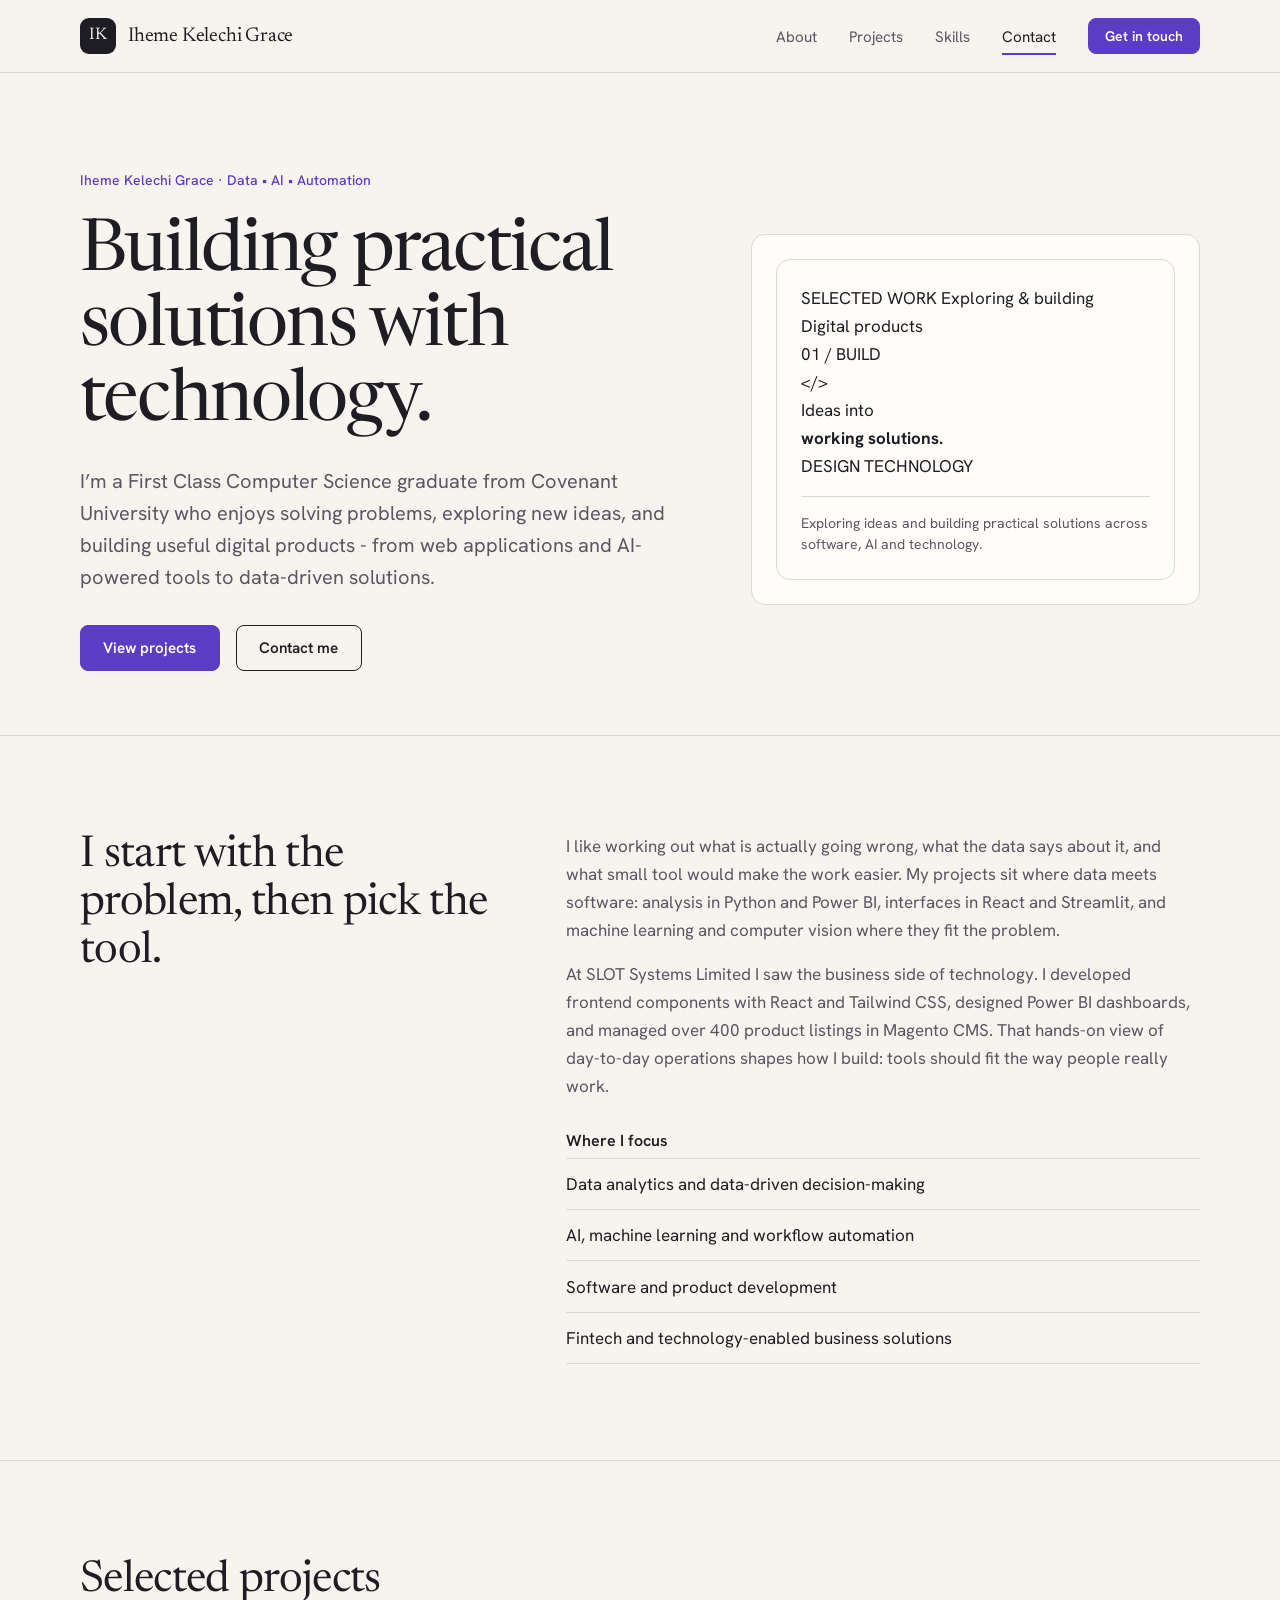
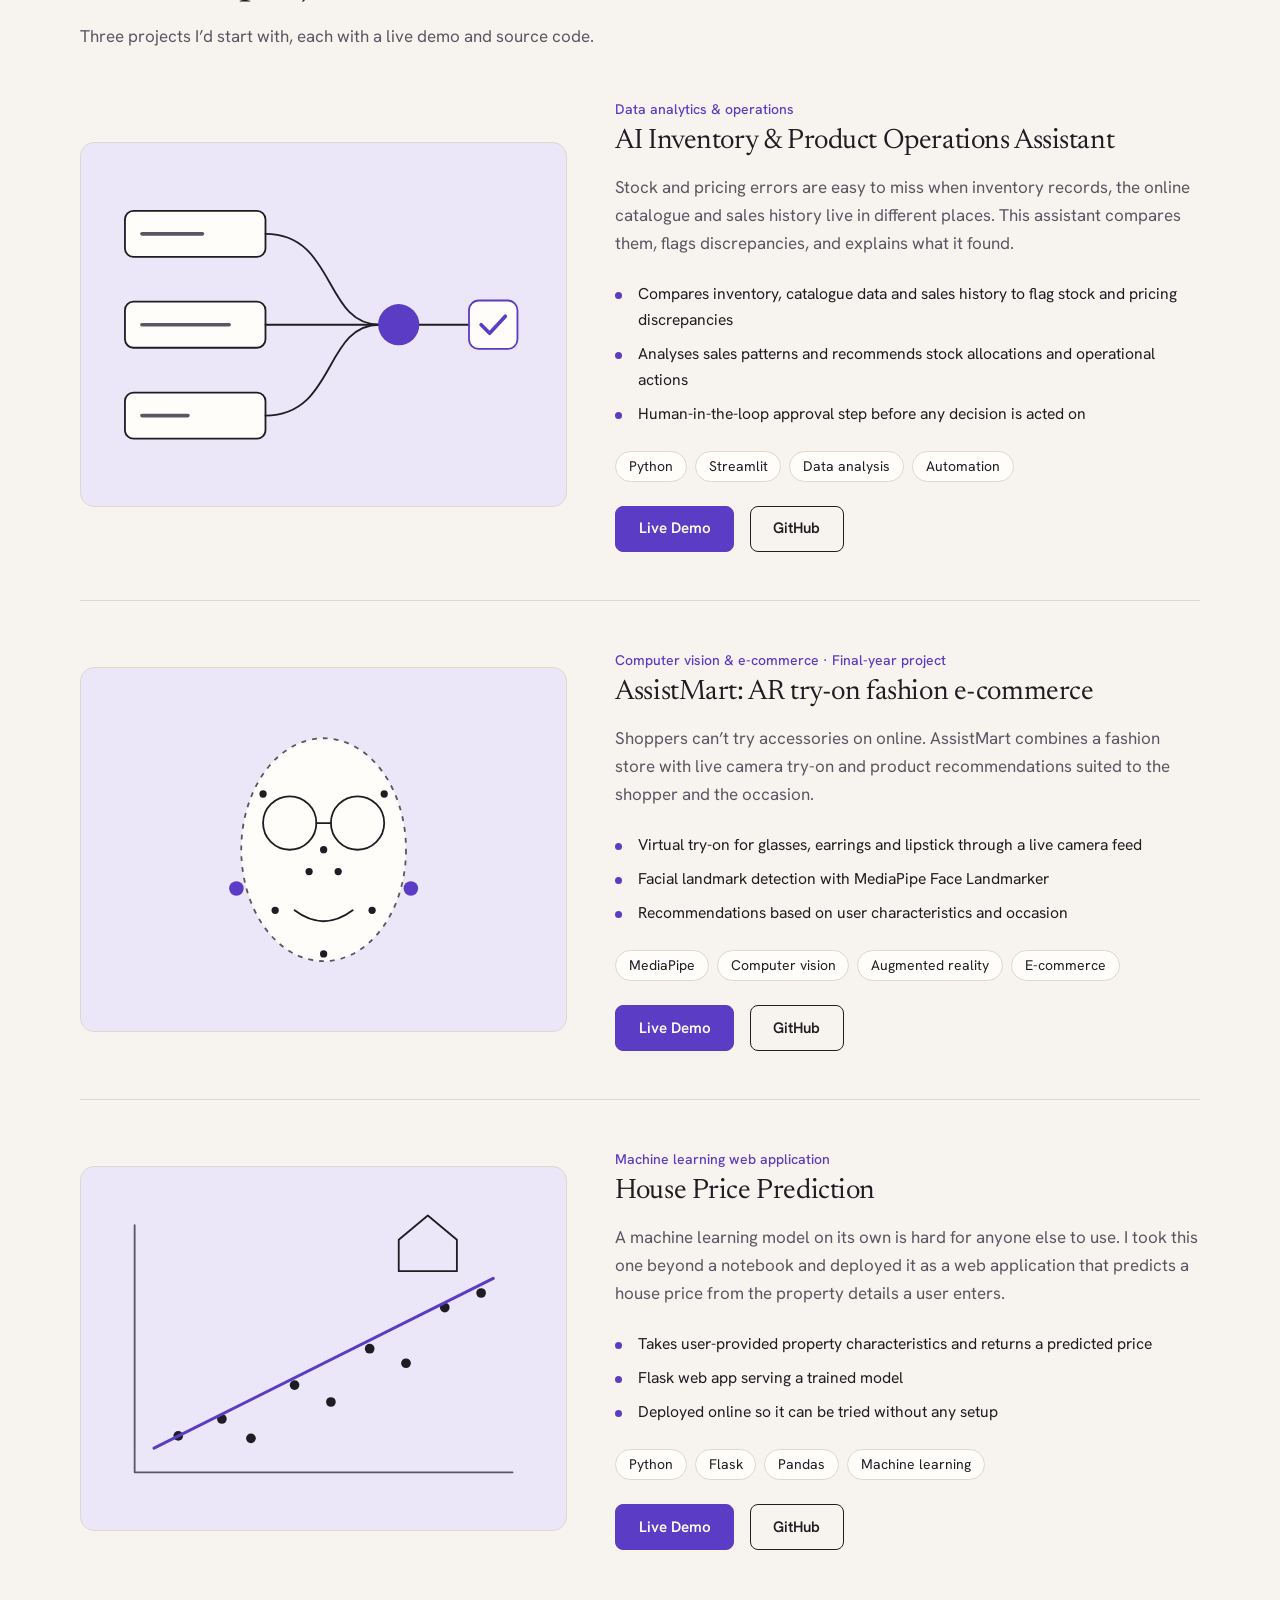
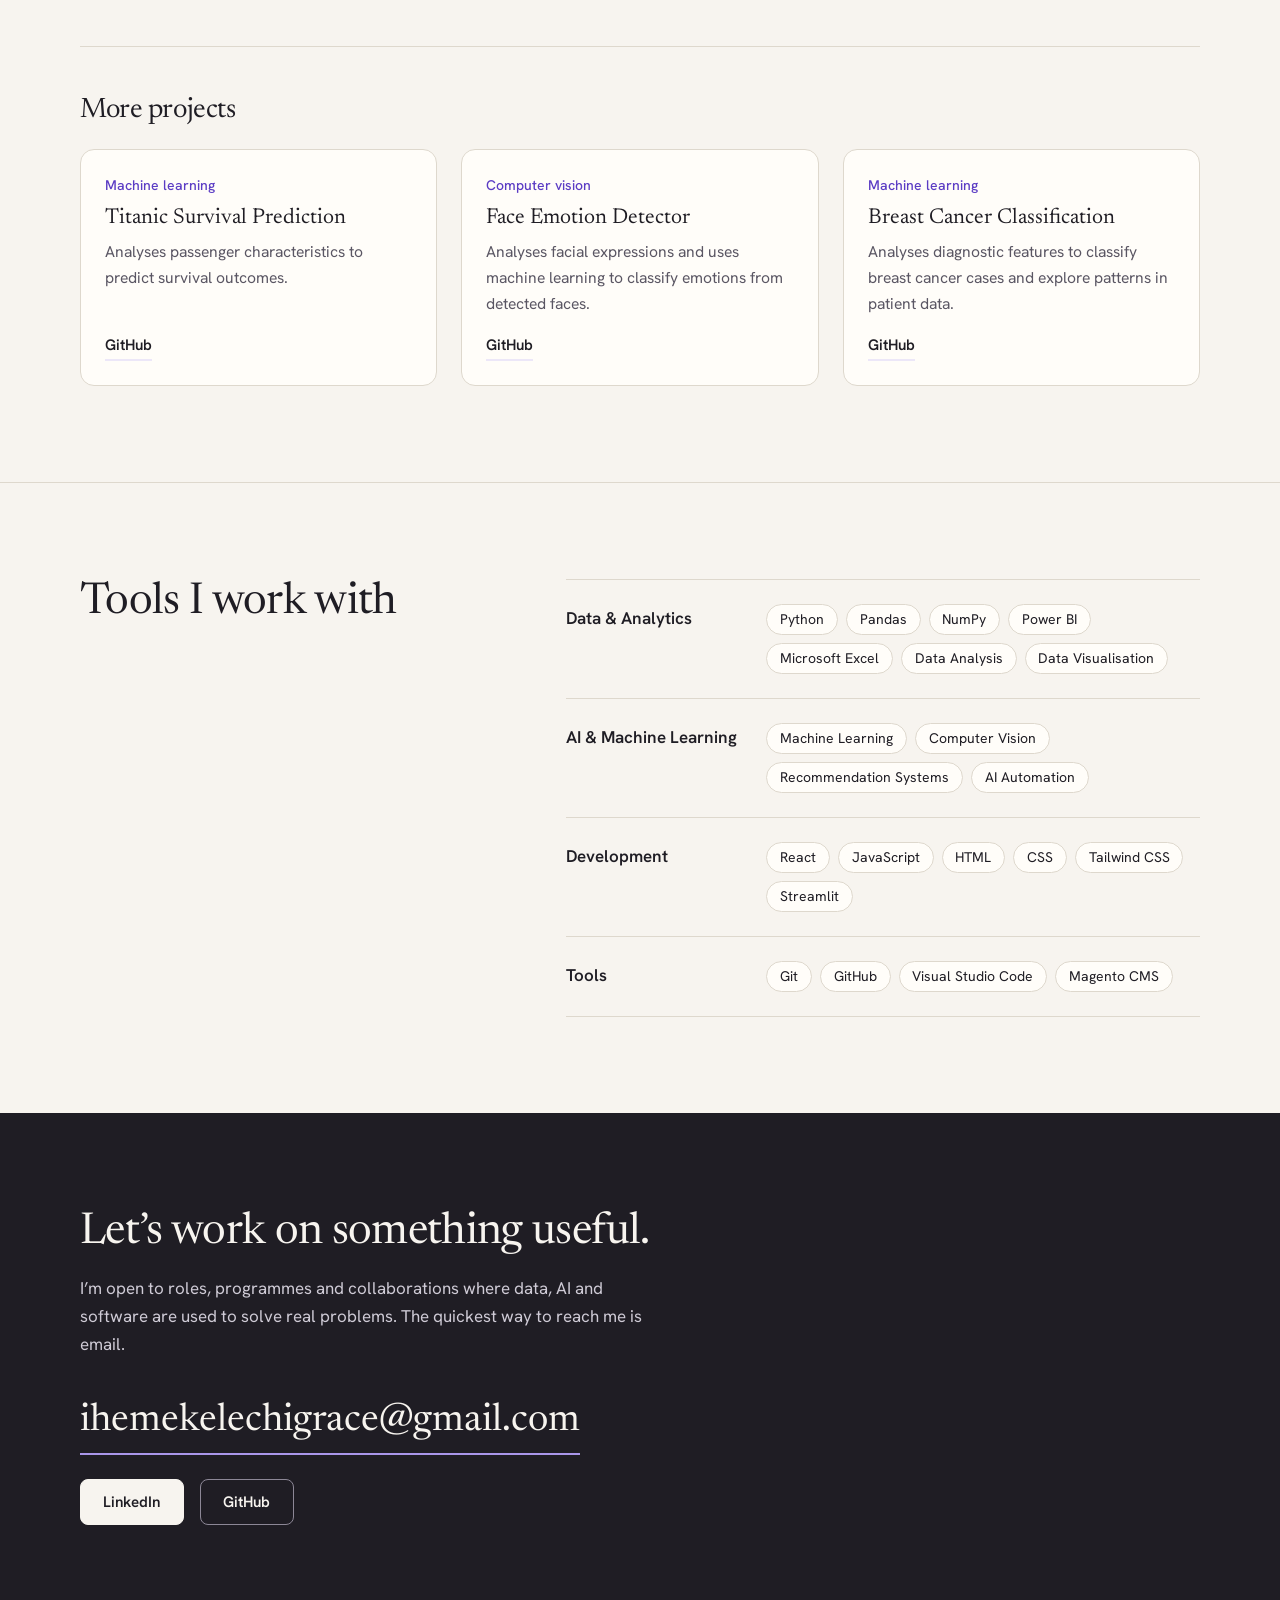
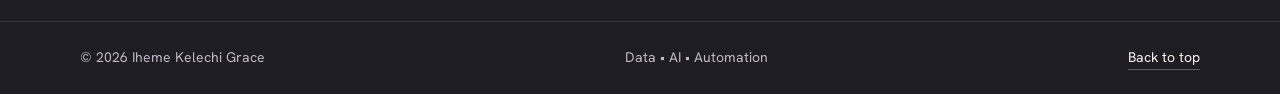
==== commit 01abdd63: "more update" ====
--- a/index.html
+++ b/index.html
@@ -63,13 +63,13 @@
             <div class="wrap hero-grid">
                 <div class="hero-text">
                     <p class="hero-kicker">Iheme Kelechi Grace &middot; Data &bull; AI &bull; Automation</p>
-                    <h1 id="hero-title">Practical tools built from data, AI and automation.</h1>
+                    <h1 id="hero-title">Building practical solutions with technology.</h1>
                     <p class="hero-lead">
-                        I&rsquo;m a First Class Computer Science graduate from Covenant University.
-                        I analyse data, build machine learning and automation tools, and turn them
-                        into working web applications &mdash; from inventory checks to AR try-on
-                        to house price prediction.
-                    </p>
+    I’m a First Class Computer Science graduate from Covenant University
+    who enjoys solving problems, exploring new ideas, and building useful
+    digital products - from web applications and AI-powered tools to
+    data-driven solutions.
+</p>
                     <div class="hero-actions">
                         <a href="#projects" class="btn">View projects</a>
                         <a href="#contact" class="btn btn-ghost">Contact me</a>
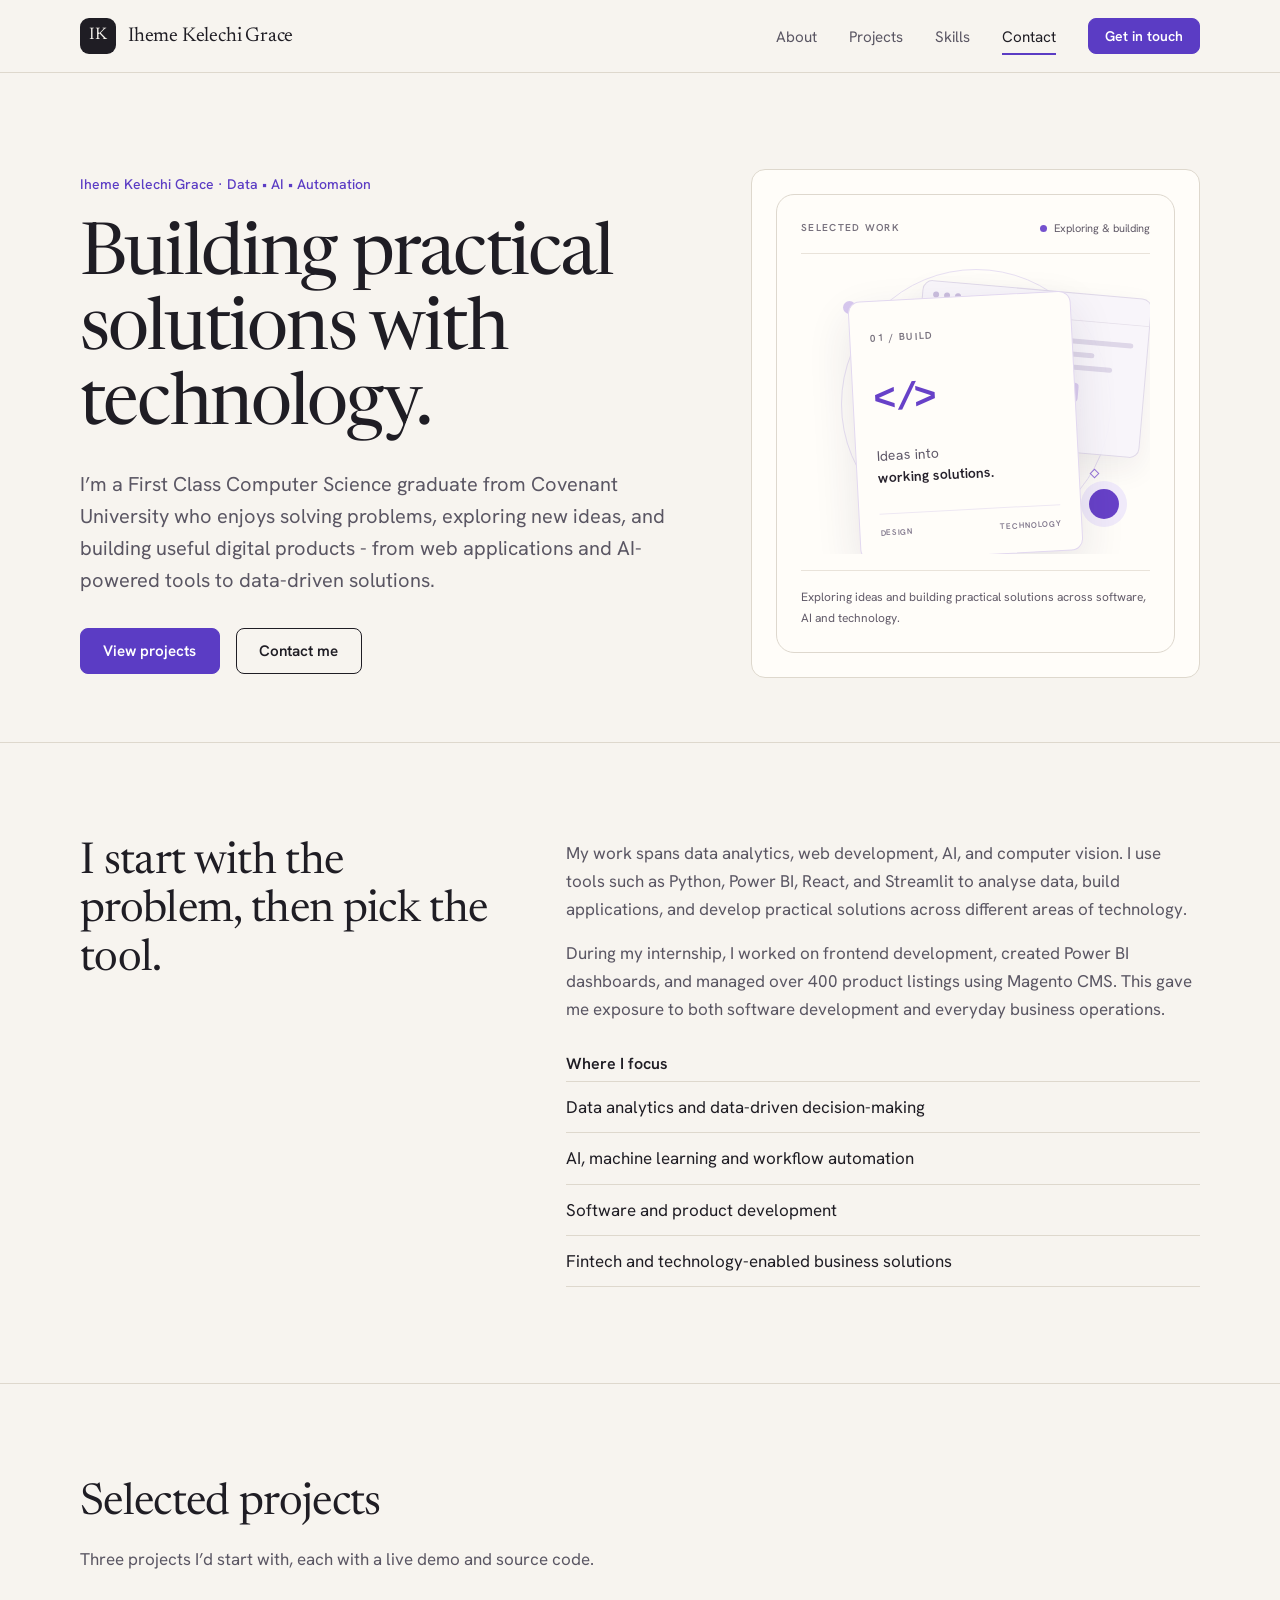
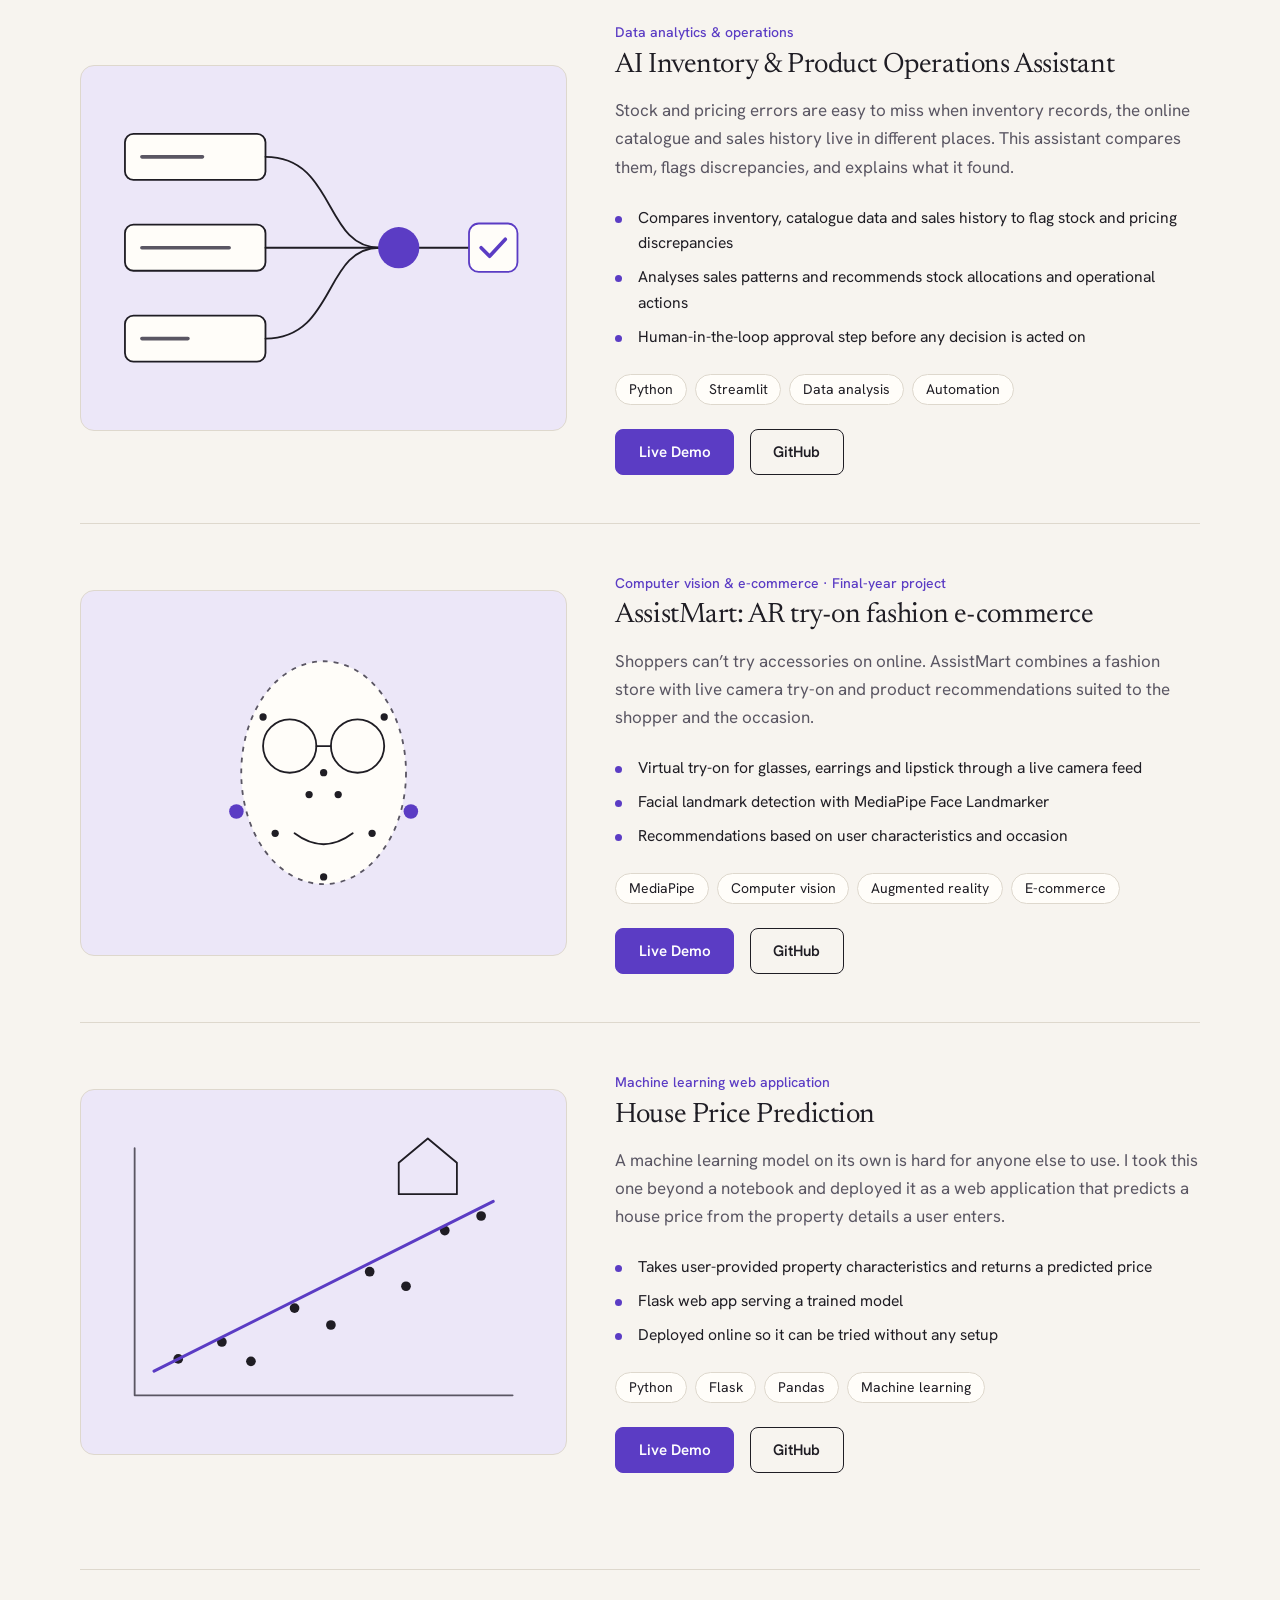
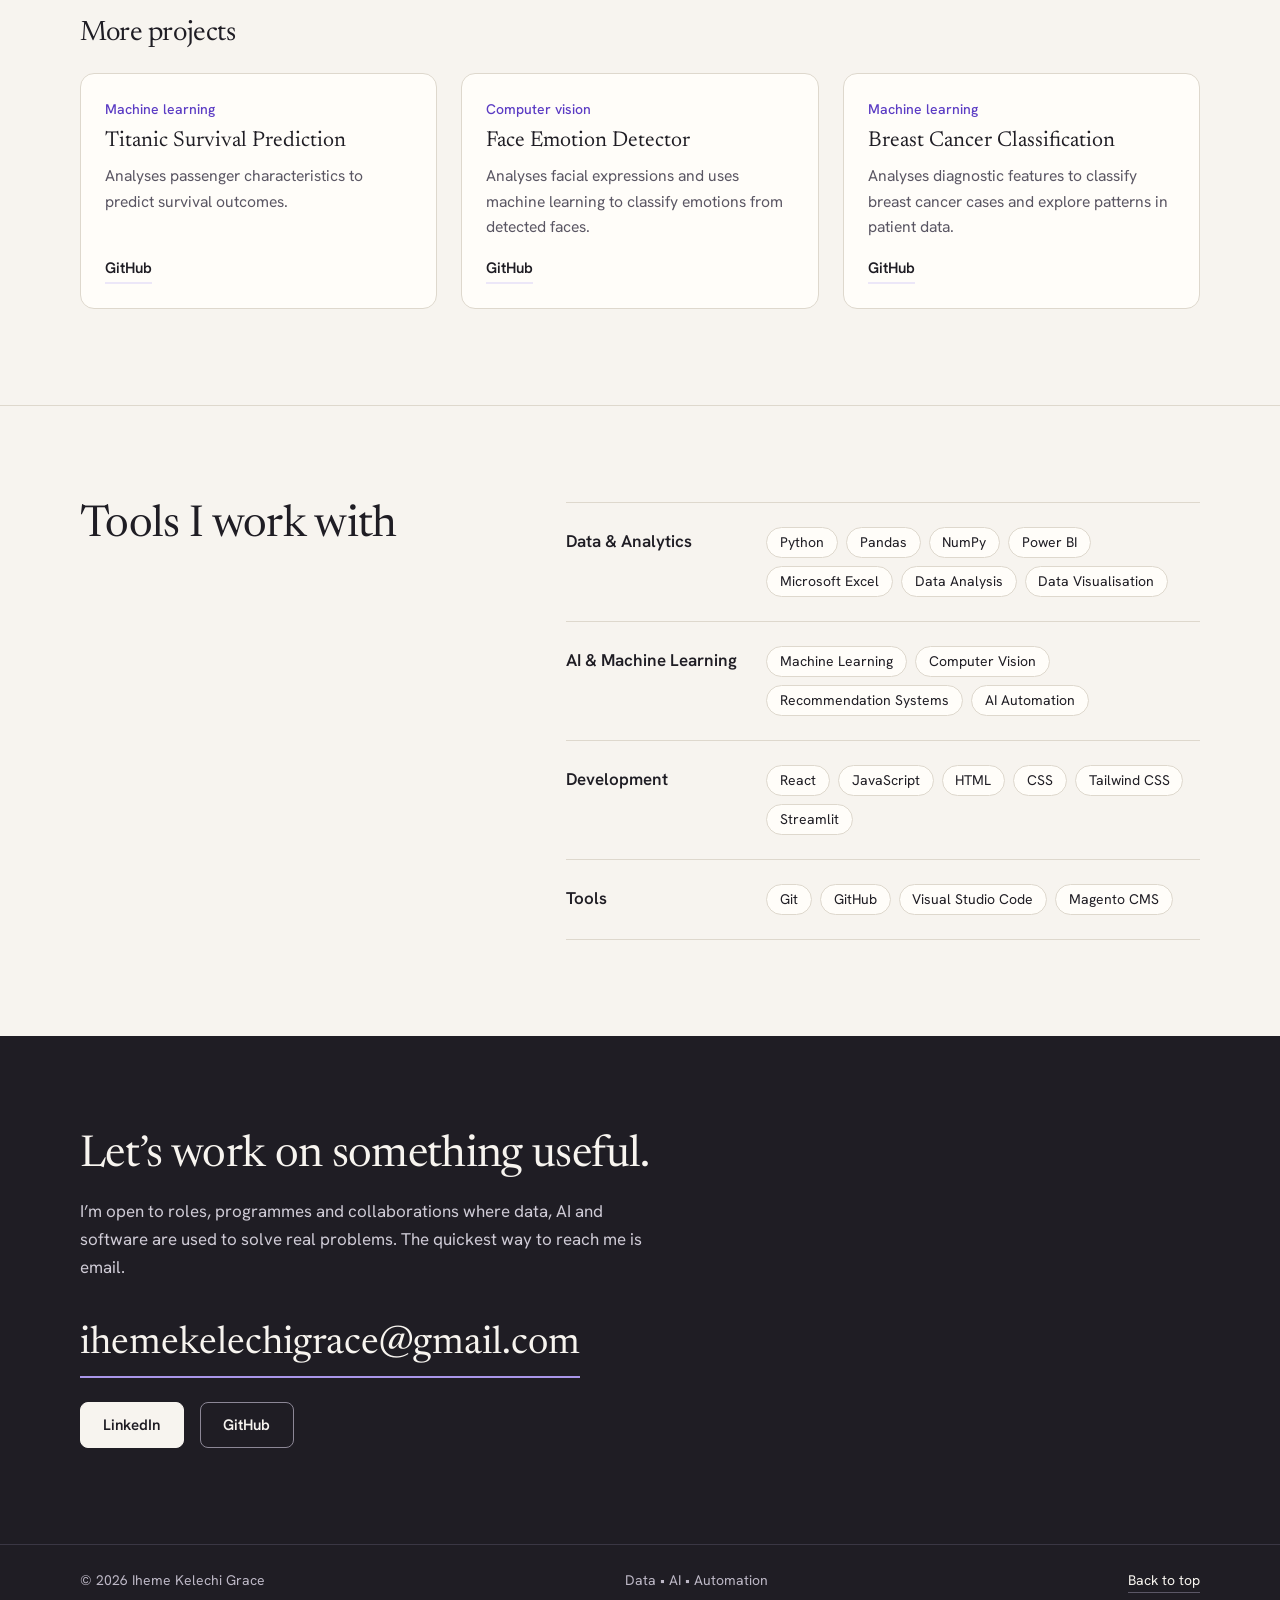
==== commit bb36bbaa: "update3" ====
--- a/index.html
+++ b/index.html
@@ -142,17 +142,11 @@
 
                 <div class="split-body prose">
                     <p>
-                        I like working out what is actually going wrong, what the data says about it,
-                        and what small tool would make the work easier. My projects sit where data
-                        meets software: analysis in Python and Power BI, interfaces in React and
-                        Streamlit, and machine learning and computer vision where they fit the problem.
+                        My work spans data analytics, web development, AI, and computer vision. I use tools such as Python, Power BI, React, and Streamlit to analyse data, build applications, and develop practical solutions across different areas of technology.
+
                     </p>
                     <p>
-                        At SLOT Systems Limited I saw the business side of technology. I developed
-                        frontend components with React and Tailwind CSS, designed Power BI dashboards,
-                        and managed over 400 product listings in Magento CMS. That hands-on view of
-                        day-to-day operations shapes how I build: tools should fit the way people
-                        really work.
+                        During my internship, I worked on frontend development, created Power BI dashboards, and managed over 400 product listings using Magento CMS. This gave me exposure to both software development and everyday business operations.
                     </p>
 
                     <h3 class="mini-title">Where I focus</h3>
--- a/style.css
+++ b/style.css
@@ -554,3 +554,290 @@
     *, *::before, *::after { transition: none !important; animation: none !important; }
     .v-line path { stroke-dashoffset: 0; }
 }
+
+
+
+/* HERO SHOWCASE — technology and digital products */
+.hero-showcase {
+    position: relative;
+    overflow: hidden;
+    align-self: center;
+    min-width: 0;
+    padding: 24px;
+    border: 1px solid var(--border, #ded8ce);
+    border-radius: 18px;
+    background: #fffdf9;
+}
+
+.showcase-top {
+    display: flex;
+    align-items: center;
+    justify-content: space-between;
+    flex-wrap: wrap;
+    gap: 12px;
+    padding-bottom: 16px;
+    border-bottom: 1px solid #e9e3da;
+}
+
+.showcase-label,
+.card-index {
+    font-size: 10px;
+    font-weight: 600;
+    letter-spacing: 0.13em;
+    color: #77717d;
+}
+
+.showcase-status {
+    display: inline-flex;
+    align-items: center;
+    gap: 7px;
+    font-size: 11px;
+    color: #625b69;
+}
+
+.status-dot {
+    width: 7px;
+    height: 7px;
+    flex: 0 0 7px;
+    border-radius: 50%;
+    background: #7451ce;
+}
+
+.showcase-canvas {
+    position: relative;
+    min-height: 300px;
+    overflow: hidden;
+    display: grid;
+    place-items: center;
+    isolation: isolate;
+}
+
+.showcase-orbit {
+    position: absolute;
+    border: 1px solid #e8e0f3;
+    border-radius: 50%;
+    pointer-events: none;
+}
+
+.orbit-one {
+    width: 270px;
+    height: 270px;
+}
+
+.orbit-two {
+    width: 210px;
+    height: 210px;
+    border-style: dashed;
+    border-color: #e6dcef;
+}
+
+.showcase-window {
+    position: absolute;
+    width: 66%;
+    max-width: 270px;
+    border: 1px solid #ded7e8;
+    border-radius: 10px;
+    background: #f8f5fb;
+    box-shadow: 0 12px 30px rgba(48, 35, 69, 0.07);
+}
+
+.window-back {
+    top: 35px;
+    right: 1%;
+    transform: rotate(5deg);
+    opacity: 0.92;
+}
+
+.window-bar {
+    display: flex;
+    gap: 5px;
+    padding: 10px;
+    border-bottom: 1px solid #e5dfea;
+}
+
+.window-bar span {
+    width: 6px;
+    height: 6px;
+    border-radius: 50%;
+    background: #c6b8db;
+}
+
+.window-content {
+    display: flex;
+    gap: 12px;
+    padding: 14px;
+}
+
+.window-sidebar {
+    width: 25%;
+    min-height: 74px;
+    border-radius: 4px;
+    background: #e6def3;
+}
+
+.window-lines {
+    flex: 1;
+    display: flex;
+    flex-direction: column;
+    gap: 8px;
+    padding-top: 4px;
+}
+
+.window-lines i {
+    display: block;
+    height: 5px;
+    border-radius: 4px;
+    background: #dcd4e7;
+}
+
+.window-lines i:nth-child(2) {
+    width: 72%;
+}
+
+.window-lines i:nth-child(3) {
+    width: 86%;
+}
+
+.window-blocks {
+    display: flex;
+    gap: 6px;
+    margin-top: 5px;
+}
+
+.window-blocks b {
+    width: 25px;
+    height: 19px;
+    border-radius: 4px;
+    background: #d8c9ef;
+}
+
+.window-caption {
+    display: block;
+    padding: 0 14px 12px;
+    font-size: 10px;
+    color: #77717d;
+}
+
+.showcase-card {
+    position: relative;
+    z-index: 2;
+    width: 64%;
+    max-width: 250px;
+    padding: 20px;
+    border: 1px solid #e2d8f0;
+    border-radius: 12px;
+    background: #fffdf9;
+    box-shadow: 0 18px 45px rgba(48, 35, 69, 0.11);
+    transform: translate(-10px, 22px) rotate(-3deg);
+}
+
+.code-symbol {
+    display: flex;
+    align-items: center;
+    gap: 4px;
+    margin: 20px 0 12px;
+    color: #6741c8;
+    font-family: monospace;
+    font-size: 38px;
+    font-weight: 600;
+    letter-spacing: -0.12em;
+}
+
+.showcase-card p {
+    margin: 0 0 24px;
+    color: #5f5868;
+    font-size: 14px;
+    line-height: 1.6;
+}
+
+.showcase-card p strong {
+    color: #26212c;
+    font-weight: 600;
+}
+
+.card-bottom {
+    display: flex;
+    flex-wrap: wrap;
+    justify-content: space-between;
+    gap: 8px;
+    padding-top: 12px;
+    border-top: 1px solid #eee8f3;
+    color: #80778c;
+    font-size: 8px;
+    font-weight: 600;
+    letter-spacing: 0.09em;
+}
+
+.showcase-orb {
+    position: absolute;
+    z-index: 1;
+    border-radius: 50%;
+    pointer-events: none;
+}
+
+.orb-large {
+    right: 9%;
+    bottom: 35px;
+    width: 30px;
+    height: 30px;
+    background: #6741c8;
+    box-shadow: 0 0 0 8px #f0eafa;
+}
+
+.orb-small {
+    top: 47px;
+    left: 12%;
+    width: 13px;
+    height: 13px;
+    background: #d8c9ef;
+}
+
+.showcase-spark {
+    position: absolute;
+    z-index: 1;
+    width: 9px;
+    height: 9px;
+    border: 1px solid #9676d8;
+    transform: rotate(45deg);
+}
+
+.spark-one {
+    top: 75px;
+    left: 22%;
+}
+
+.spark-two {
+    right: 15%;
+    bottom: 77px;
+    width: 7px;
+    height: 7px;
+}
+
+.hero-showcase figcaption {
+    position: relative;
+    z-index: 2;
+    padding-top: 16px;
+    border-top: 1px solid #e9e3da;
+    color: #625b69;
+    font-size: 12px;
+    line-height: 1.7;
+}
+
+@media (max-width: 600px) {
+    .hero-showcase {
+        padding: 16px;
+    }
+
+    .showcase-canvas {
+        min-height: 270px;
+    }
+
+    .showcase-card {
+        width: 68%;
+        padding: 16px;
+    }
+
+    .window-back {
+        right: -4%;
+    }
+}
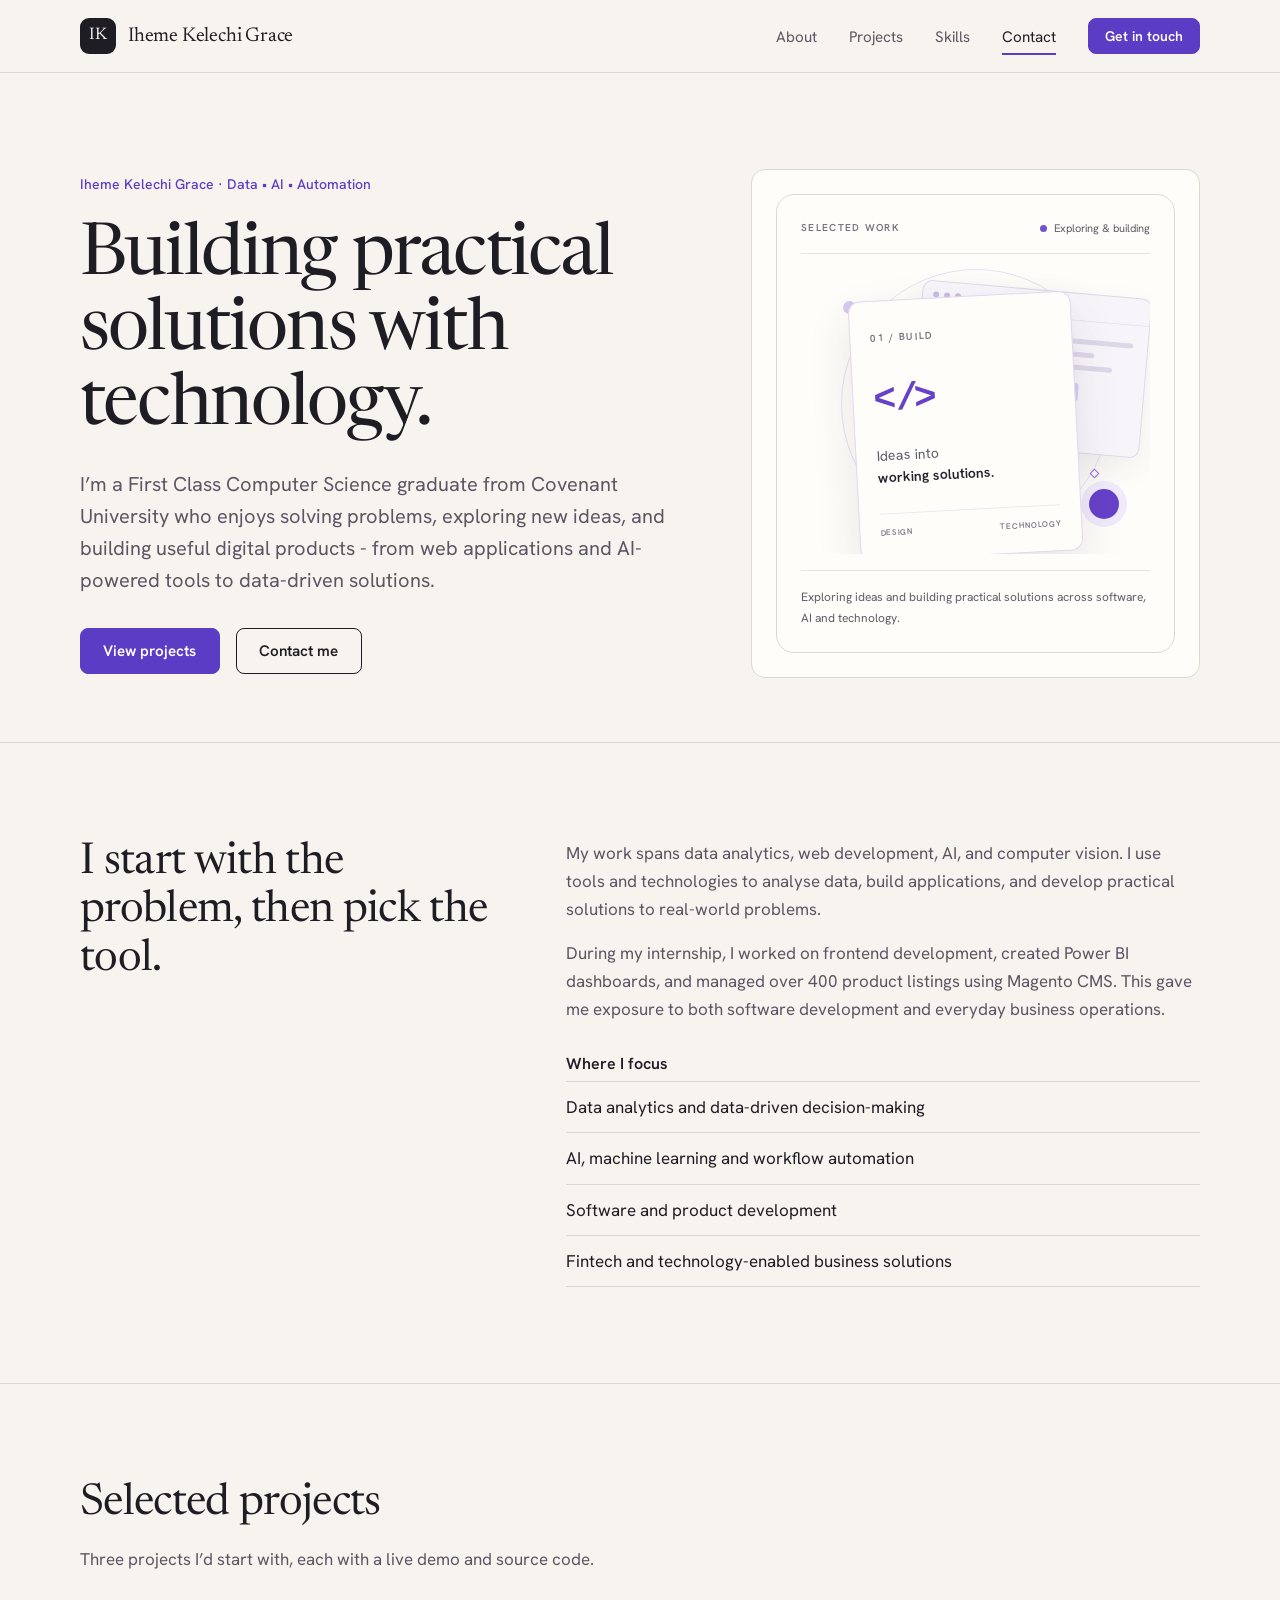
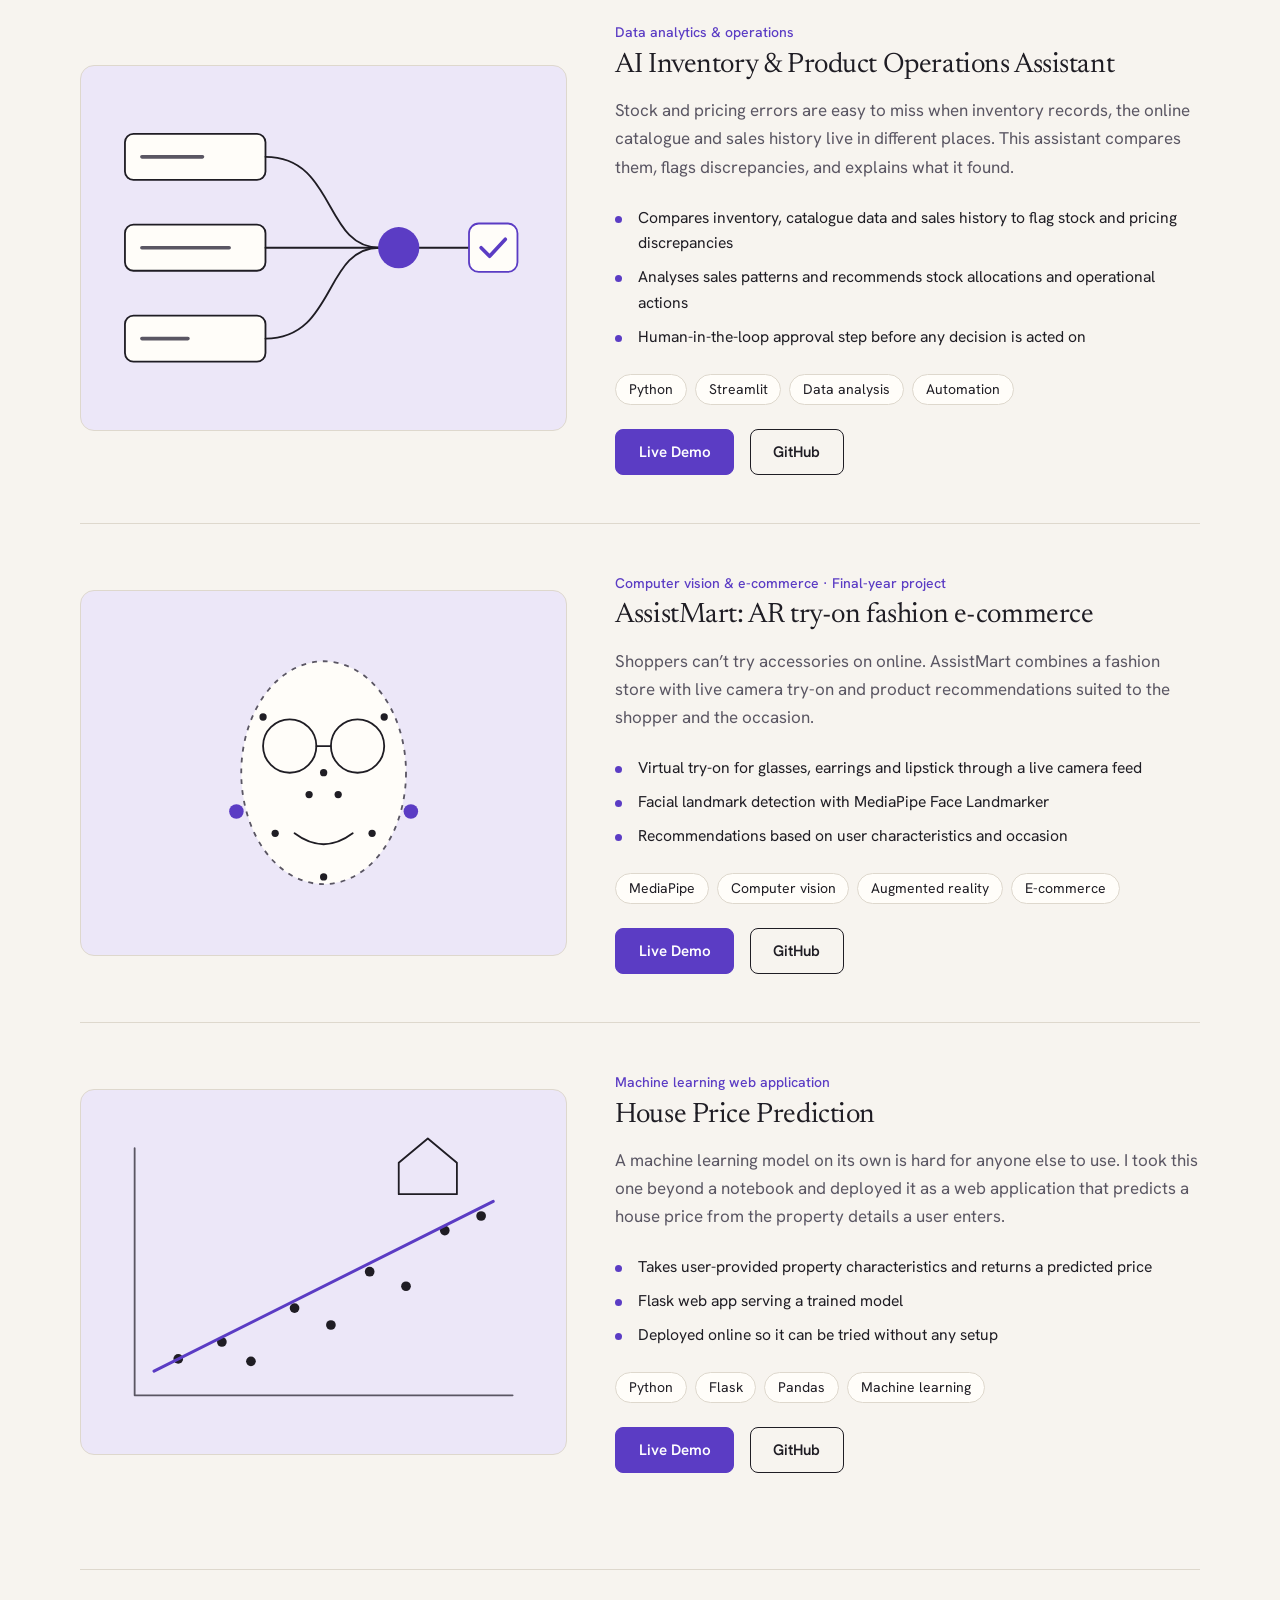
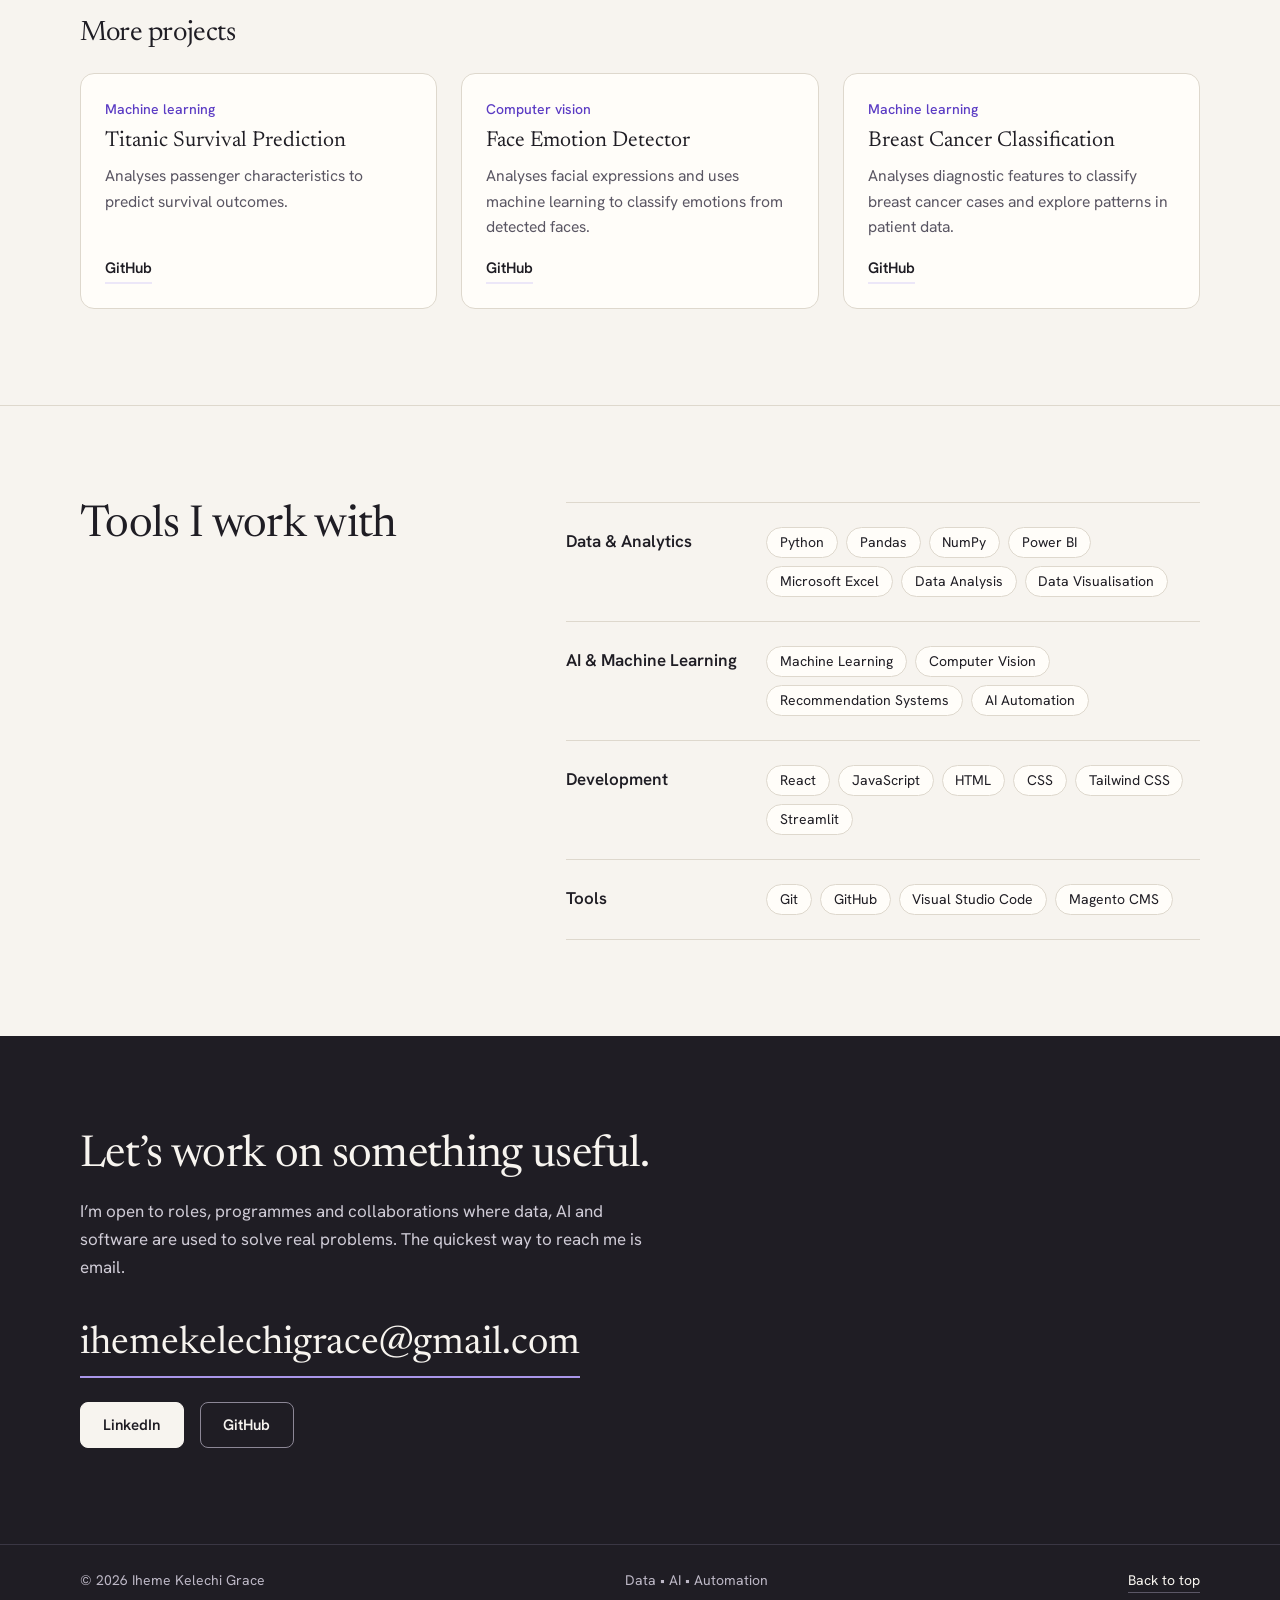
==== commit 6257847a: "About change" ====
--- a/index.html
+++ b/index.html
@@ -142,9 +142,7 @@
 
                 <div class="split-body prose">
                     <p>
-                        My work spans data analytics, web development, AI, and computer vision. I use tools such as Python, Power BI, React, and Streamlit to analyse data, build applications, and develop practical solutions across different areas of technology.
-
-                    </p>
+                        My work spans data analytics, web development, AI, and computer vision. I use tools and technologies to analyse data, build applications, and develop practical solutions to real-world problems.
                     <p>
                         During my internship, I worked on frontend development, created Power BI dashboards, and managed over 400 product listings using Magento CMS. This gave me exposure to both software development and everyday business operations.
                     </p>
@@ -297,7 +295,7 @@
                             <li>Python</li><li>Flask</li><li>Pandas</li><li>Machine learning</li>
                         </ul>
                         <div class="project-links">
-                            <a class="btn" href="https://house-price-prediction-eight-theta.vercel.app/predict" target="_blank" rel="noopener noreferrer">Live Demo<span class="sr-only"> of House Price Prediction (opens in new tab)</span></a>
+                            <a class="btn" href="https://house-price-prediction-eight-theta.vercel.app" target="_blank" rel="noopener noreferrer">Live Demo<span class="sr-only"> of House Price Prediction (opens in new tab)</span></a>
                             <a class="btn btn-ghost" href="https://github.com/KelechiGrace7/House-Price-Prediction" target="_blank" rel="noopener noreferrer">GitHub<span class="sr-only"> repository for House Price Prediction (opens in new tab)</span></a>
                         </div>
                     </div>
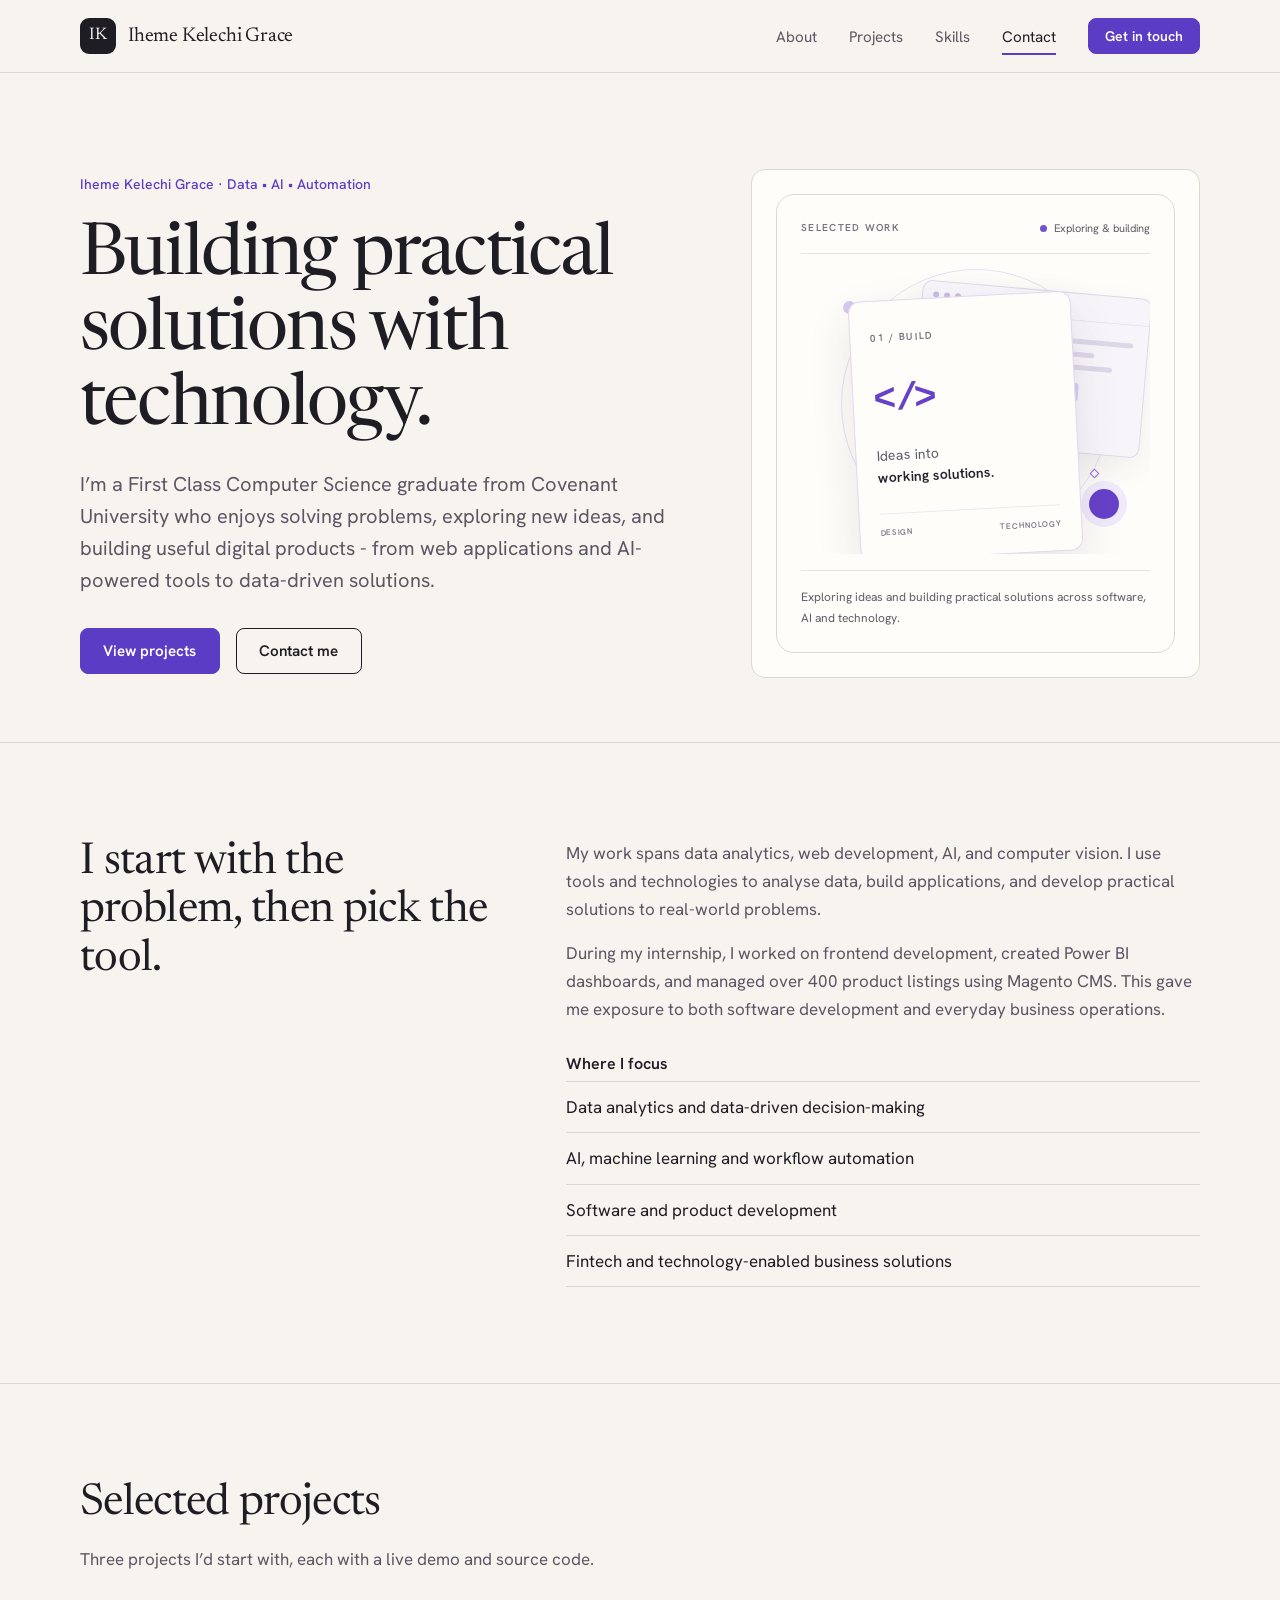
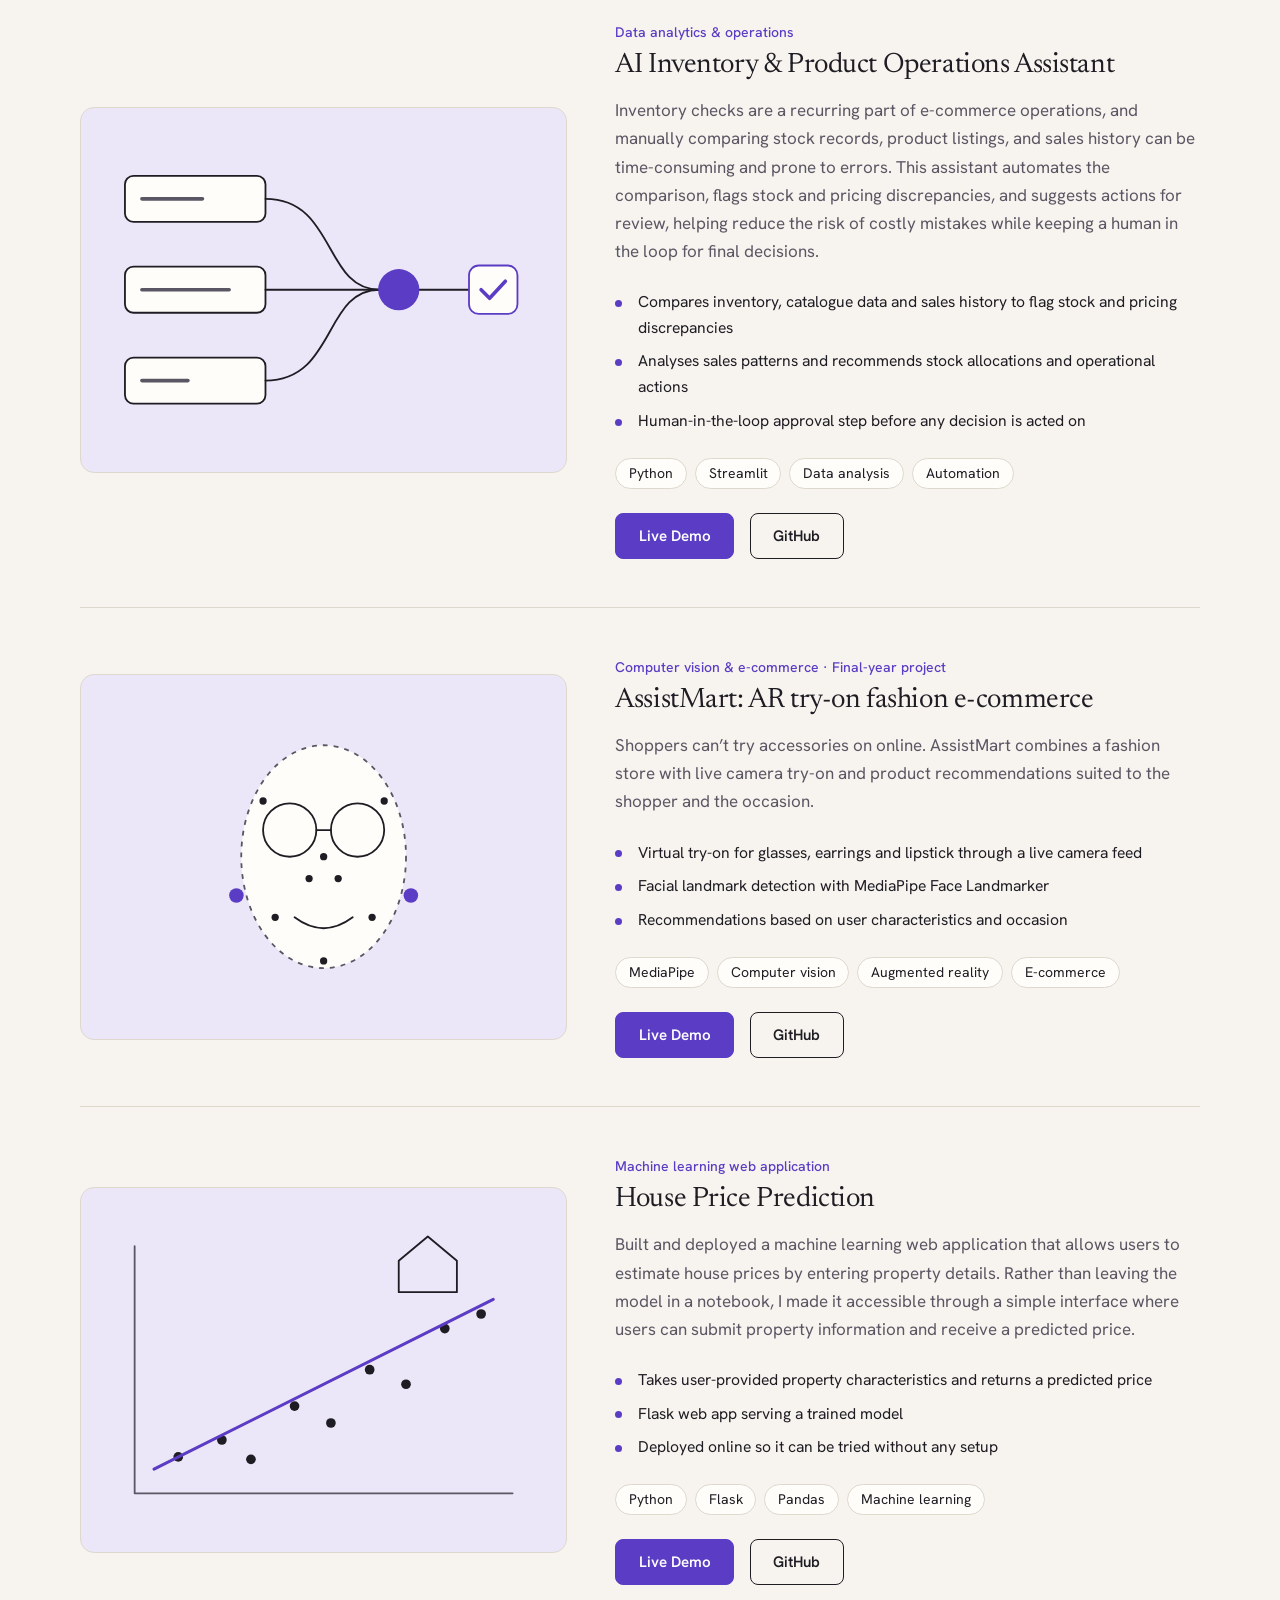
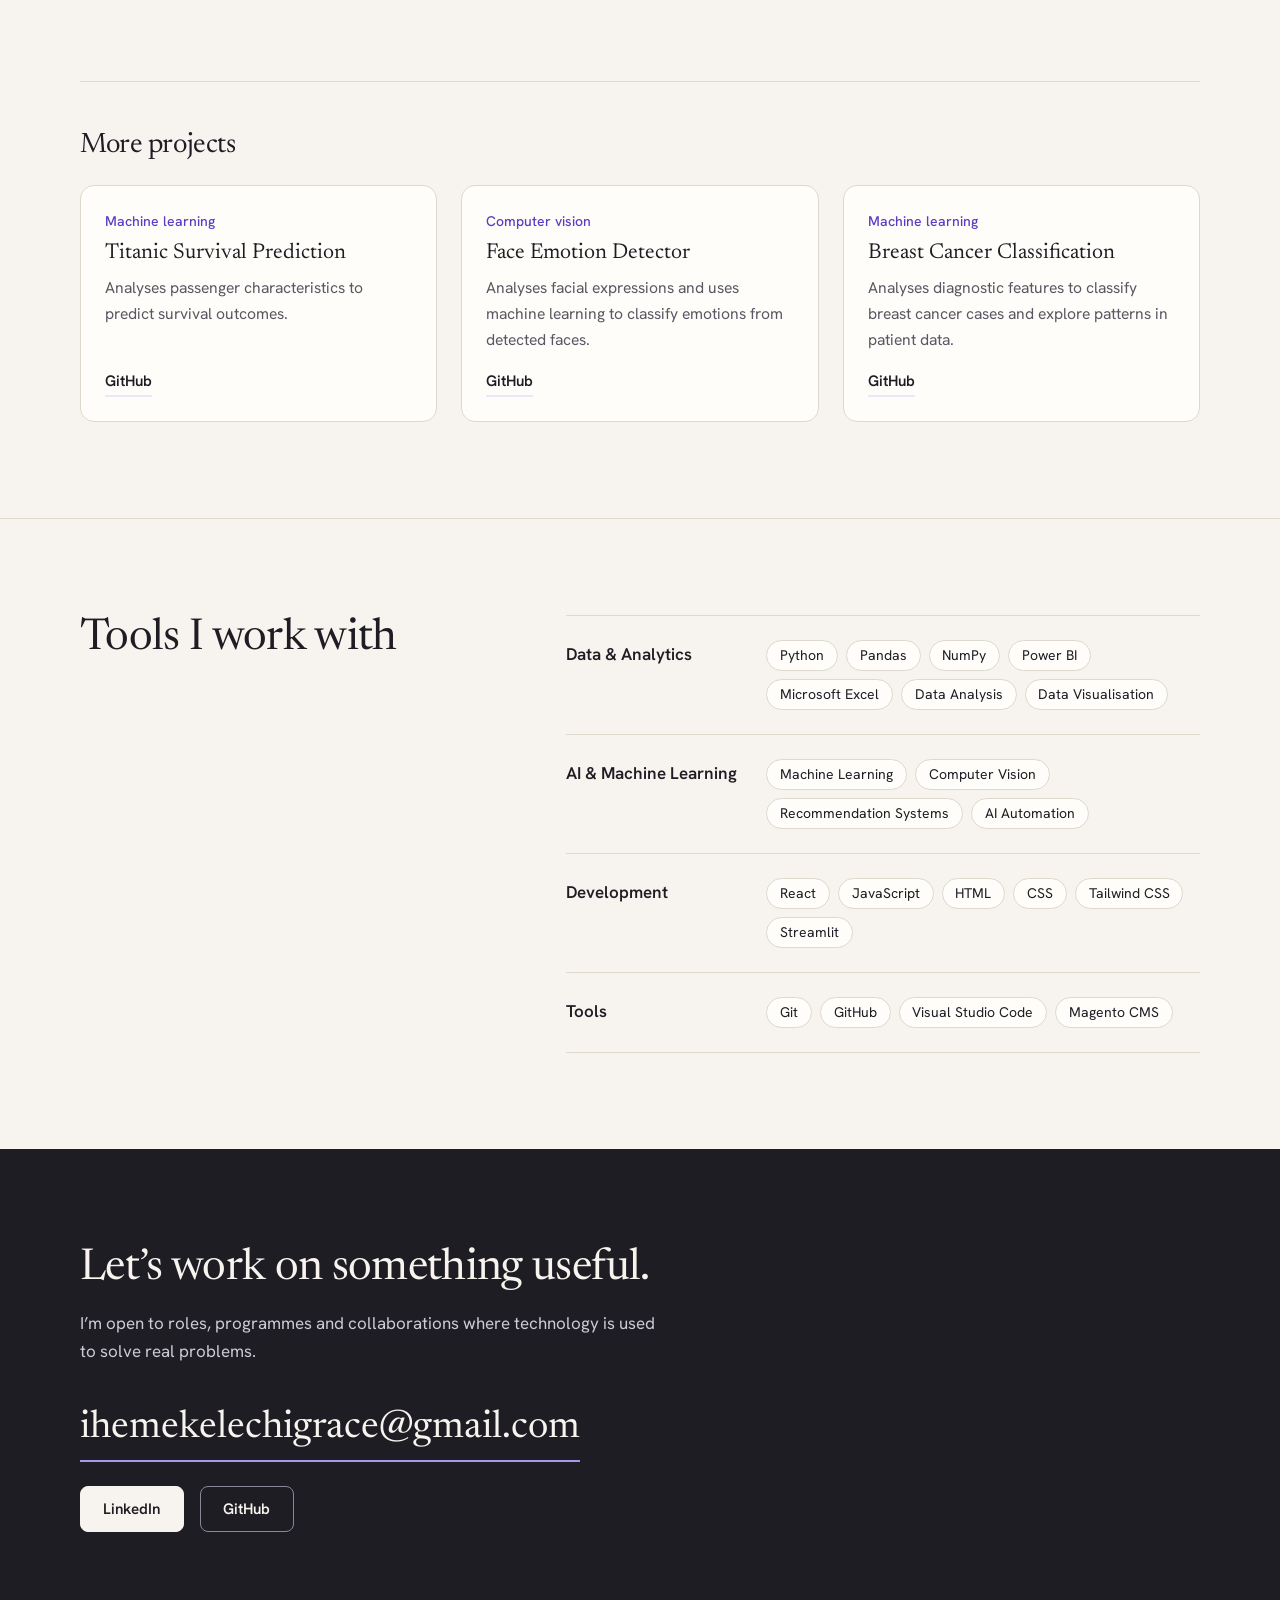
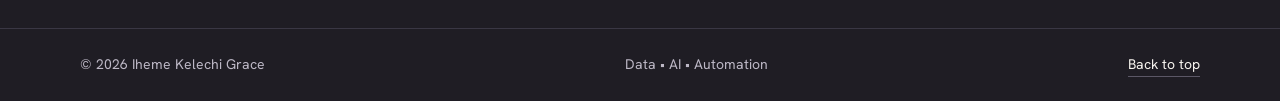
==== commit 882d4647: "Update!" ====
--- a/index.html
+++ b/index.html
@@ -195,9 +195,10 @@
                         <p class="project-type">Data analytics &amp; operations</p>
                         <h3>AI Inventory &amp; Product Operations Assistant</h3>
                         <p>
-                            Stock and pricing errors are easy to miss when inventory records, the online
-                            catalogue and sales history live in different places. This assistant compares
-                            them, flags discrepancies, and explains what it found.
+                            Inventory checks are a recurring part of e-commerce operations, and manually comparing stock records, 
+                            product listings, and sales history can be time-consuming and prone to errors. 
+                            This assistant automates the comparison, flags stock and pricing discrepancies, and suggests actions for review, 
+                            helping reduce the risk of costly mistakes while keeping a human in the loop for final decisions.
                         </p>
                         <ul class="capabilities">
                             <li>Compares inventory, catalogue data and sales history to flag stock and pricing discrepancies</li>
@@ -282,9 +283,9 @@
                         <p class="project-type">Machine learning web application</p>
                         <h3>House Price Prediction</h3>
                         <p>
-                            A machine learning model on its own is hard for anyone else to use. I took
-                            this one beyond a notebook and deployed it as a web application that predicts
-                            a house price from the property details a user enters.
+                            Built and deployed a machine learning web application that allows users to estimate house 
+                            prices by entering property details. Rather than leaving the model in a notebook, 
+                            I made it accessible through a simple interface where users can submit property information and receive a predicted price.
                         </p>
                         <ul class="capabilities">
                             <li>Takes user-provided property characteristics and returns a predicted price</li>
@@ -380,8 +381,7 @@
             <div class="wrap">
                 <h2 id="contact-title">Let&rsquo;s work on something useful.</h2>
                 <p class="contact-lead">
-                    I&rsquo;m open to roles, programmes and collaborations where data, AI and
-                    software are used to solve real problems. The quickest way to reach me is email.
+                    I&rsquo;m open to roles, programmes and collaborations where technology is used to solve real problems. 
                 </p>
                 <a class="contact-email" href="mailto:ihemekelechigrace@gmail.com">ihemekelechigrace@gmail.com</a>
                 <div class="contact-links">
